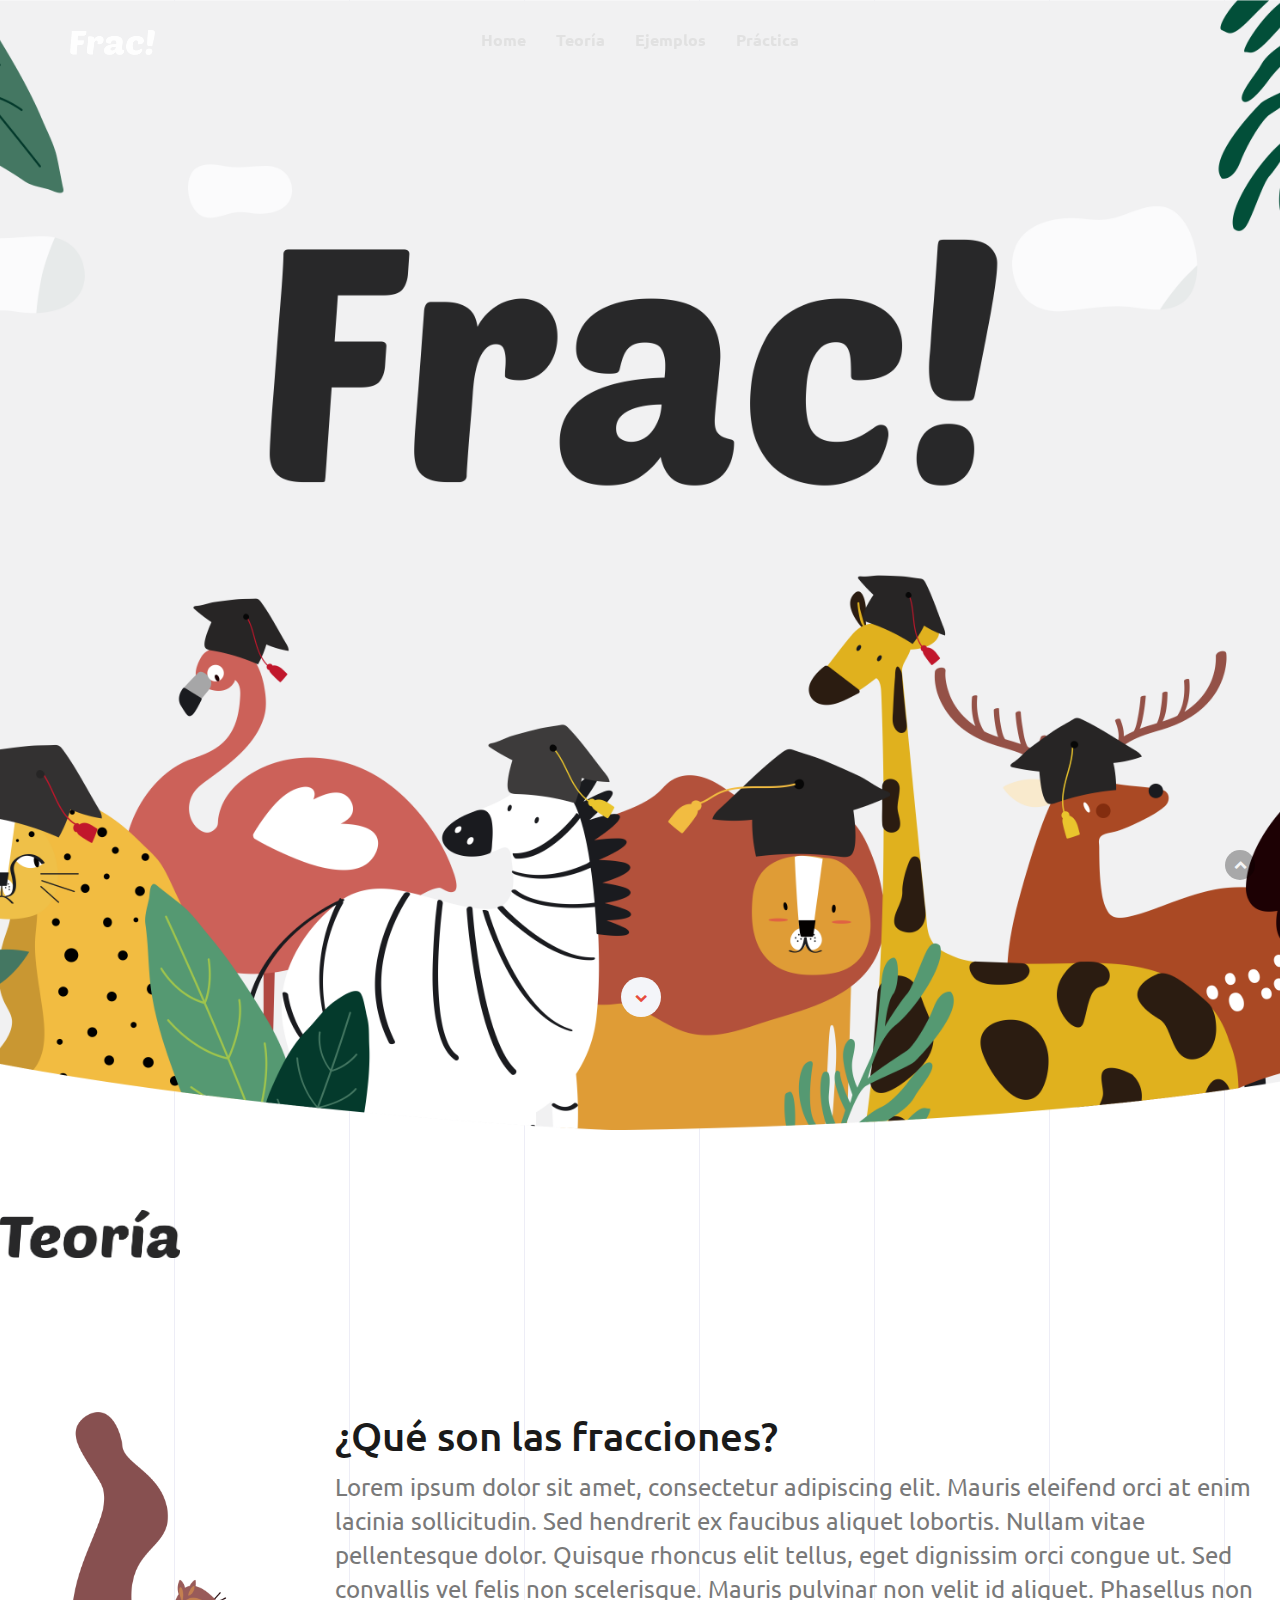
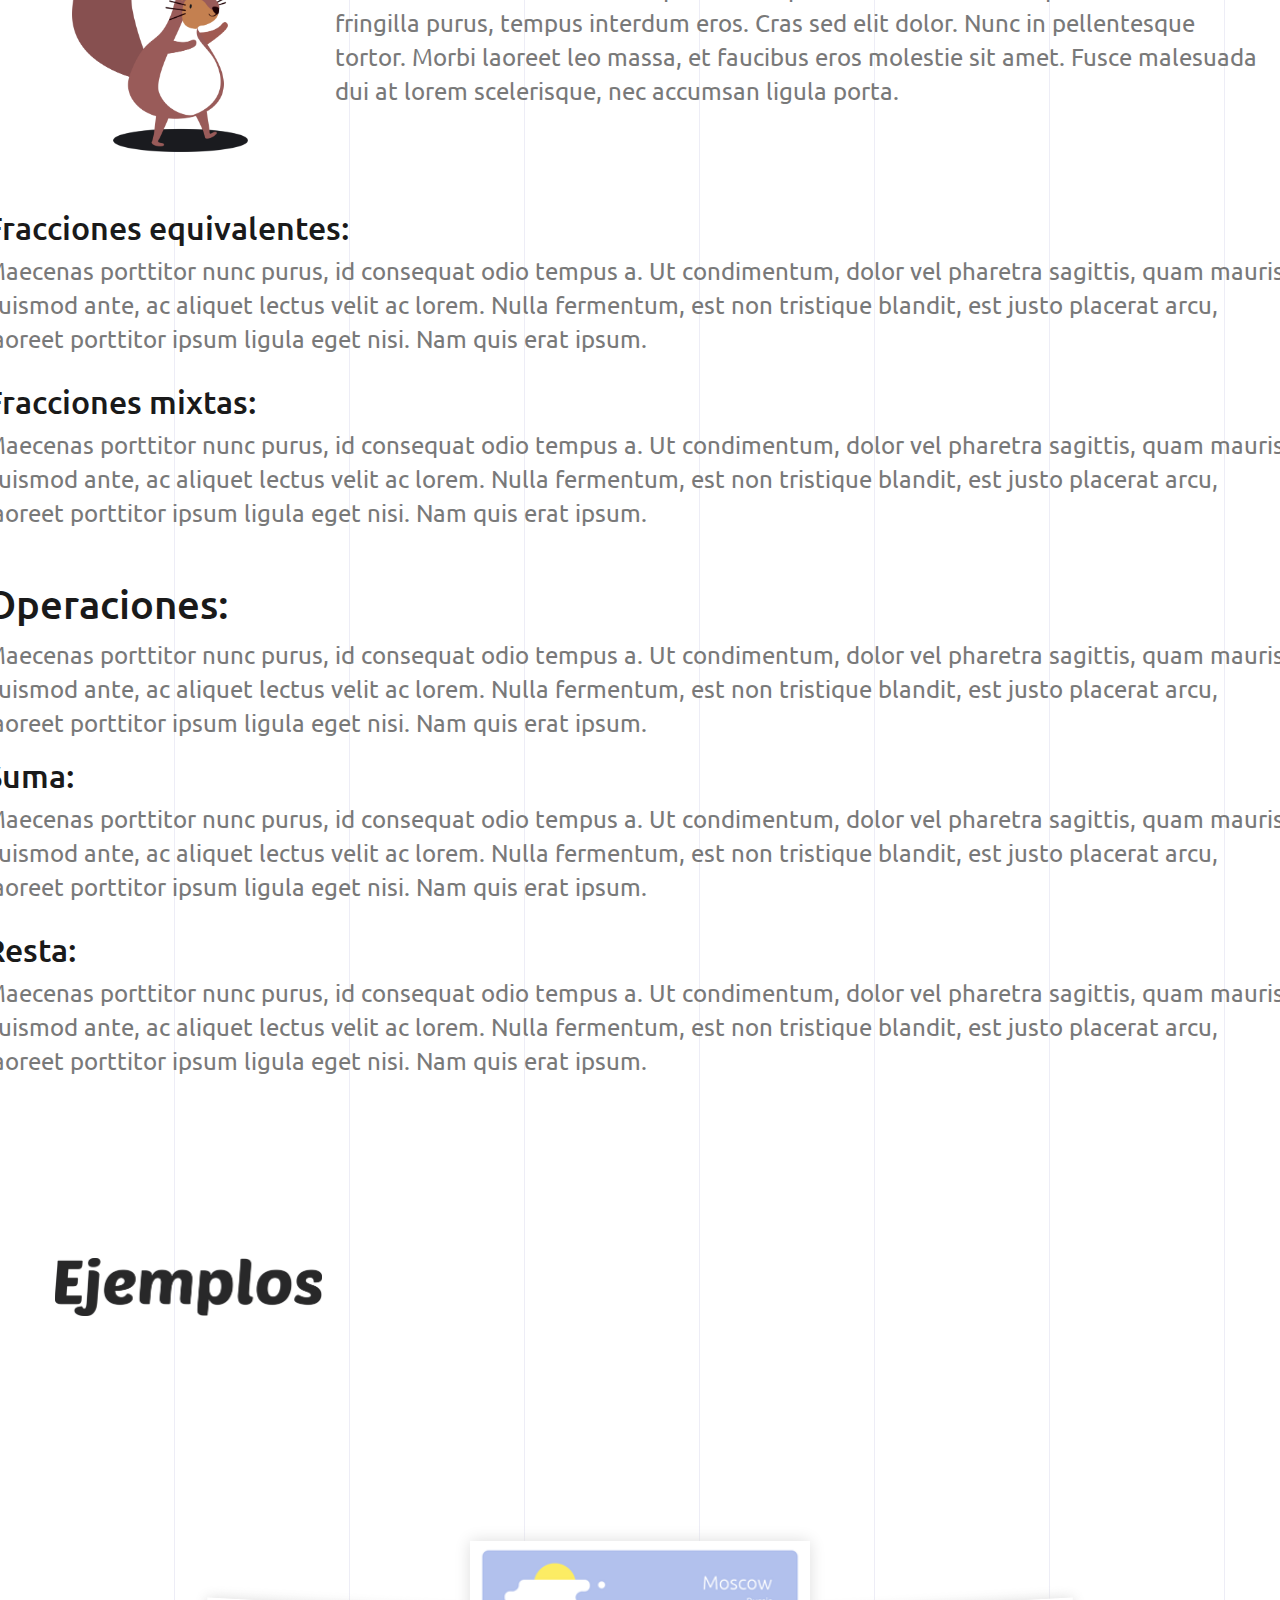
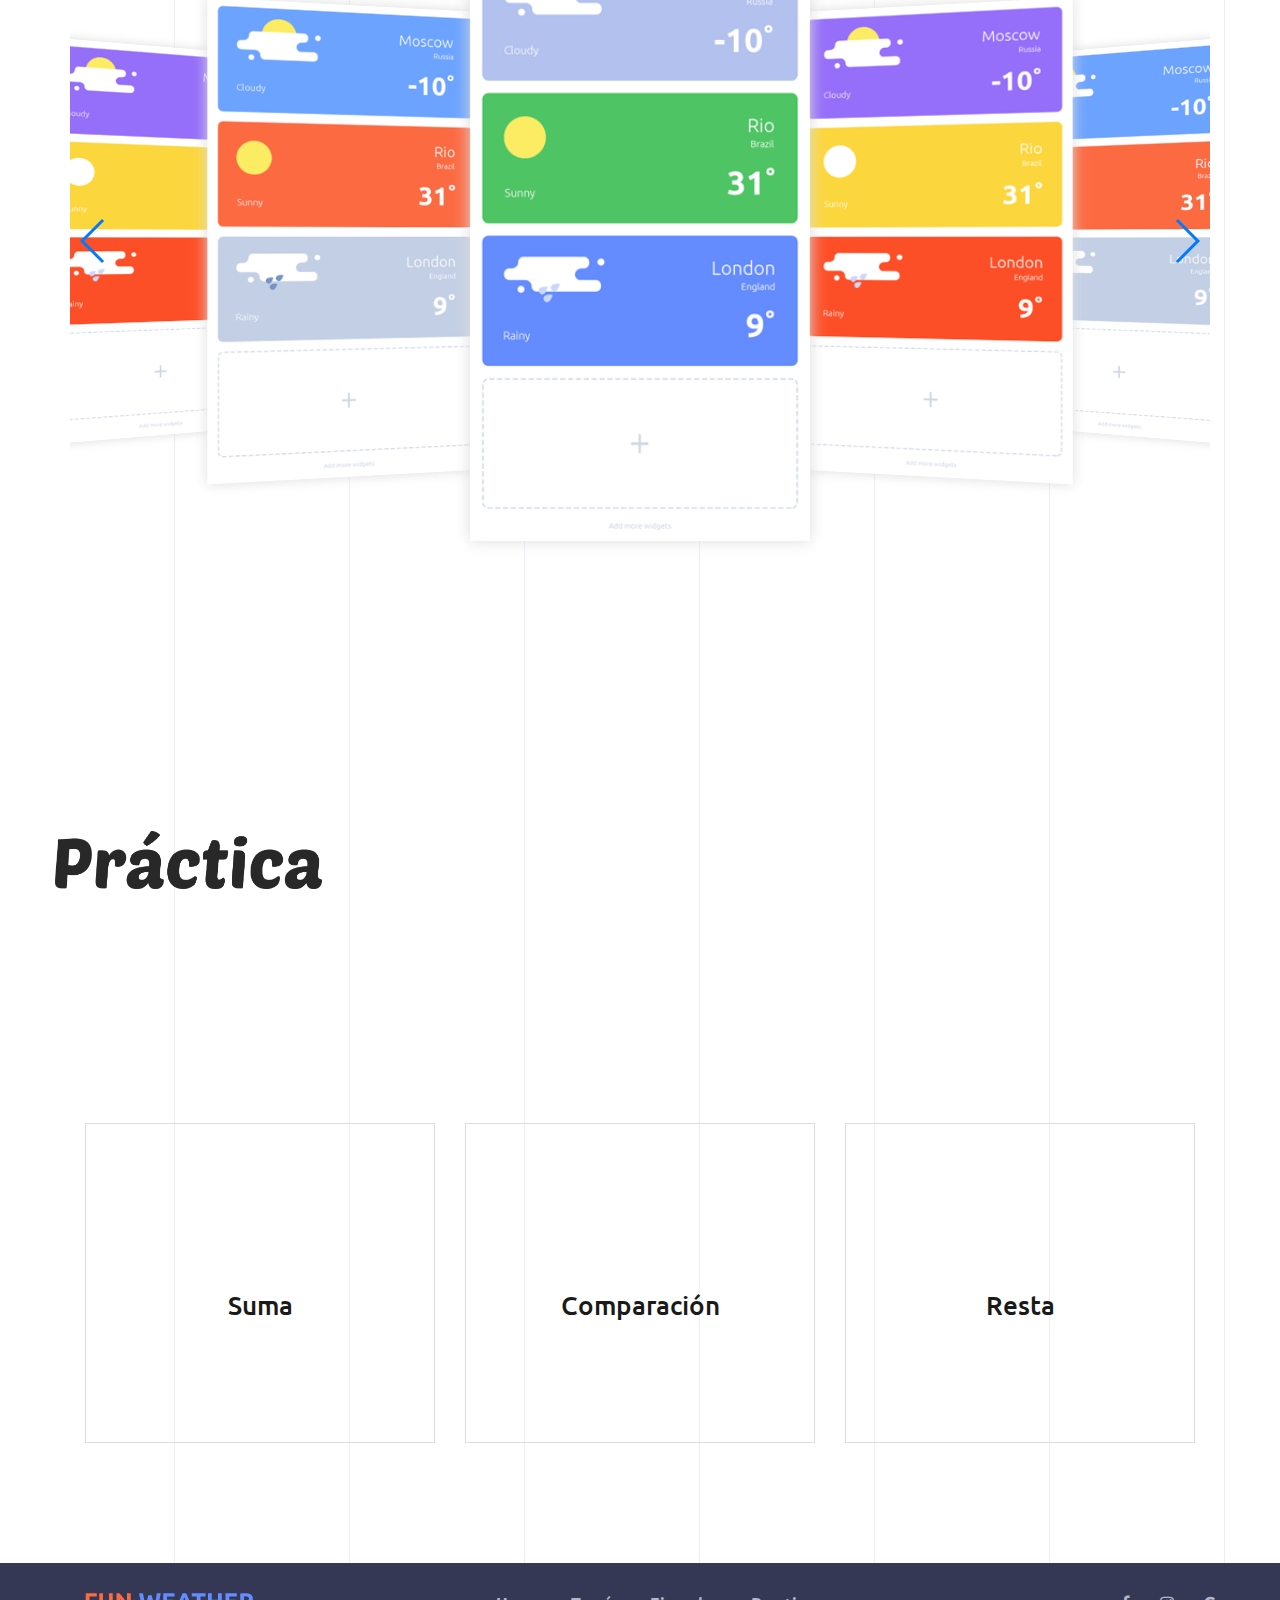
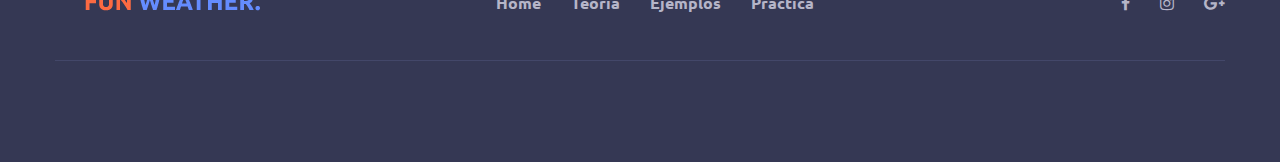
==== Frac!/frac!/index.html @ 083c8628 "Modif en clase" ====
<!doctype html>
<!--[if lt IE 7] <html class="no-js lt-ie9 lt-ie8 lt-ie7" lang=""> <![endif]-->
<!--[if IE 7] html class="no-js lt-ie9 lt-ie8" lang=""> <![endif]-->
<!--[if IE 8]>         <html class="no-js lt-ie9" lang="es"> <![endif]-->
<!--[if gt IE 8] <html class="no-js" lang="en"> <!--<![endif]-->
    <head>
        <meta charset="utf-8">
        <title>Frac!</title>
        <meta name="description" content="">
        <meta name="viewport" content="width=device-width, initial-scale=1">
        <link rel="icon" type="image/png" href="assets/images/logo-nar.png">

        <!--Google Font link-->
        <link href="https://fonts.googleapis.com/css?family=Ubuntu:300,300i,400,400i,500,500i,700,700i" rel="stylesheet">


        <link rel="stylesheet" href="assets/css/swiper.min.css">
        <link rel="stylesheet" href="assets/css/animate.css">
        <link rel="stylesheet" href="assets/css/iconfont.css">
        <link rel="stylesheet" href="assets/css/font-awesome.min.css">
        <link rel="stylesheet" href="assets/css/bootstrap.min.css">
        <link rel="stylesheet" href="assets/css/magnific-popup.css">
        <link rel="stylesheet" href="assets/css/bootsnav.css">
        <link rel="stylesheet" href="assets/css/miEstilo.css">
        <!--El ultimo sobreescribe a los anteriores-->


        <!--For Plugins external css-->
        <!--<link rel="stylesheet" href="assets/css/plugins.css" />-->
        <!--Theme custom css -->
        <link rel="stylesheet" href="assets/css/style.css">

        <!--Theme Responsive css-->
        <link rel="stylesheet" href="assets/css/responsive.css" />

        <script src="assets/js/vendor/modernizr-2.8.3-respond-1.4.2.min.js"></script>
    </head>

    <body data-spy="scroll" data-target=".navbar-collapse">


        <!-- Preloader -->
        <div id="loading">
            <div id="loading-center">
                <div id="loading-center-absolute">
                    <div class="object" id="object_one"></div>
                    <div class="object" id="object_two"></div>
                    <div class="object" id="object_three"></div>
                    <div class="object" id="object_four"></div>
                </div>
            </div>
        </div><!--End off Preloader -->


        <!--<div class="culmn">-->
        <div class="column">
            <!--Home page style-->


            <nav class="navbar navbar-default bootsnav navbar-fixed white no-background">
                <div class="container">
                    <!-- Start Header Navigation -->
                    <div class="navbar-header">
                        <button type="button" class="navbar-toggle" data-toggle="collapse" data-target="#navbar-menu">
                            <i class="fa fa-bars"></i>
                        </button>
                        <a class="navbar-brand" href="#brand">
                            <img src="assets/images/nombre-blanco.png" width="85" height="25" class="logo logo-display" alt="">
                            <img src="assets/images/nombre.png" width="85" height="25" class="logo logo-scrolled" alt="">
                        </a>

                    </div>
                    <!-- End Header Navigation -->

                    <!-- navbar menu -->
                    <div class="collapse navbar-collapse" id="navbar-menu">
                        <ul class="nav navbar-nav navbar-center">
                            <li><a href="#home">Home</a></li>
                            <li><a href="#teoria">Teoría</a></li>
                            <li><a href="#ejemplos">Ejemplos</a></li>
                            <li><a href="#practica">Práctica</a></li>
                        </ul>
                    </div><!-- /.navbar-collapse -->
                </div>   
            </nav>

            <!--Home Sections-->

            <section id="home" class="home">
                <div class="container-fluid">
                    <div class="row">
                        <div class="main_home">
                            <!--elimine-->
                        </div>
                        <div class="scrooldown">
                            <a href="#teoria"><i class="fa fa-chevron-down"></i></a>
                        </div>

                    </div><!--End ofrow-->
                </div><!--End off container -->
            </section> <!--End off Home Sections-->



            <!--Teoria Section-->
            <section id="teoria" class="teoria">
                <div class="container-fluid">
                    <div class="row">
                        <div class="main_teoria p-top-60">
                            <div class="col-lg">
                                <div class="head_title text-left">
                                    <img src="assets/images/teoria.png" width="180" height="48" alt="" />
                                </div>
                            </div>
                        </div>
                    </div><!-- End off row -->
                </div><!-- End off container -->
                <div class="container-fluid">
                    <div class="row">
                        <div class="main_screen">
                            <!-- Que son -->
                            <div class="screen01 roomy-40">
                                <div class="col-md-3">
                                    <div class="screen01_img text-center">
                                        <img src="assets/images/animales-ard.png" width="176" height="340" alt="" />
                                    </div>
                                </div>
                                <div class="col-md-9">
                                    <div class="screen01_content m-top-0">
                                        <h2 class="m-top-0">¿Qué son las fracciones?</h2>
                                        <p class="m-top-10">Lorem ipsum dolor sit amet, consectetur adipiscing elit. Mauris eleifend orci at enim lacinia sollicitudin. Sed hendrerit ex faucibus aliquet lobortis. Nullam vitae pellentesque dolor. Quisque rhoncus elit tellus, eget dignissim orci congue ut. Sed convallis vel felis non scelerisque. Mauris pulvinar non velit id aliquet. Phasellus non fringilla purus, tempus interdum eros. Cras sed elit dolor. Nunc in pellentesque tortor. Morbi laoreet leo massa, et faucibus eros molestie sit amet. Fusce malesuada dui at lorem scelerisque, nec accumsan ligula porta.</p>
                                    </div>
                                </div>
                            </div><!--End off Que son-->
                            <div class="row">
                                <div class="column">
                                    <div class="screen01_content m-top-0">
                                        <h3 class="m-top-20">Fracciones equivalentes: </h3>
                                        <p class="m-top-10">
                                            Maecenas porttitor nunc purus, id consequat odio tempus a. Ut condimentum, dolor vel pharetra sagittis, quam mauris euismod ante, ac aliquet lectus velit ac lorem. Nulla fermentum, est non tristique blandit, est justo placerat arcu, laoreet porttitor ipsum ligula eget nisi. Nam quis erat ipsum.
                                        </p>
                                    </div>
                                </div>
                            </div>
                            <div class="row">
                                <div class="column">
                                    <div class="screen01_content m-top-0">
                                        <h3 class="m-top-30">Fracciones mixtas: </h3>
                                        <p class="m-top-10">
                                            Maecenas porttitor nunc purus, id consequat odio tempus a. Ut condimentum, dolor vel pharetra sagittis, quam mauris euismod ante, ac aliquet lectus velit ac lorem. Nulla fermentum, est non tristique blandit, est justo placerat arcu, laoreet porttitor ipsum ligula eget nisi. Nam quis erat ipsum.
                                        </p>
                                    </div>
                                </div>
                            </div>
                            <!-- Operaciones-->
                            <div class="row">
                                <div class="column">
                                    <div class="screen01_content m-top-0">
                                        <h2 class="m-top-50">Operaciones: </h2>
                                        <p class="m-top-10">
                                            Maecenas porttitor nunc purus, id consequat odio tempus a. Ut condimentum, dolor vel pharetra sagittis, quam mauris euismod ante, ac aliquet lectus velit ac lorem. Nulla fermentum, est non tristique blandit, est justo placerat arcu, laoreet porttitor ipsum ligula eget nisi. Nam quis erat ipsum.
                                        </p>
                                    </div>
                                </div>
                            </div>
                            </div>
                            <div class="row">
                                <div class="column">
                                    <div class="screen01_content m-top-0">
                                        <h3 class="m-top-20">Suma: </h3>
                                        <p class="m-top-10">
                                            Maecenas porttitor nunc purus, id consequat odio tempus a. Ut condimentum, dolor vel pharetra sagittis, quam mauris euismod ante, ac aliquet lectus velit ac lorem. Nulla fermentum, est non tristique blandit, est justo placerat arcu, laoreet porttitor ipsum ligula eget nisi. Nam quis erat ipsum.
                                        </p>
                                    </div>
                                </div>
                            </div>
                            <div class="row">
                                <div class="column">
                                    <div class="screen01_content m-top-0">
                                        <h3 class="m-top-30">Resta: </h3>
                                        <p class="m-top-10">
                                            Maecenas porttitor nunc purus, id consequat odio tempus a. Ut condimentum, dolor vel pharetra sagittis, quam mauris euismod ante, ac aliquet lectus velit ac lorem. Nulla fermentum, est non tristique blandit, est justo placerat arcu, laoreet porttitor ipsum ligula eget nisi. Nam quis erat ipsum.
                                        </p>
                                    </div>
                                </div>
                            </div><!--End off Screen02-->


                        </div>
                    </div><!--End off row-->
                </div><!--End off container-->
            </section><!-- End off Featured Section-->

            <!--People Section-->
            <section id="ejemplos" class="reviews m-top-100">
                <div class="container">
                    <div class="row">
                        <div class="main_teoria p-top-60">
                            <div class="col-lg">
                                <div class="head_title text-left">
                                    <img src="assets/images/ejemplos.png" width="267" height="58" alt="" />
                                </div>
                            </div>
                        </div>
                    </div><!-- End off row -->
                    <div class="row">
                        <div class="main_drag roomy-40">
                            <div class="col-md-12">
                                <div class="swiper-container">
                                    <div class="swiper-wrapper">
                                        <div class="swiper-slide" style="background-image:url(assets/images/drag1.png)"></div>
                                        <div class="swiper-slide" style="background-image:url(assets/images/drag3.png)"></div>
                                        <div class="swiper-slide" style="background-image:url(assets/images/drag2.png)"></div>
                                    </div>
                                    <!-- If we need navigation buttons -->
                                    <div class="swiper-button-prev"></div>
                                    <div class="swiper-button-next"></div>
                                </div>
                            </div>
                        </div>
                    </div>
                </div><!-- End off container -->
            </section><!-- End off People Section-->


            <!--App Download Section-->
            <section id="practica" class="download m-top-100">
                <div class="container">
                    <div class="row">
                        <div class="main_teoria p-top-60">
                            <div class="col-lg">
                                <div class="head_title text-left">
                                    <img src="assets/images/practica.png" width="267" height="58" alt="" />
                                </div>
                            </div>
                        </div>
                    </div><!-- End off row -->
                    <div class="row services">
                        <div class="col-md-4">
                            <div class="service">
                                <div class="icon-holder">
                                    <img src="img/icons/heart-blue.png" alt="" class="icon">
                                </div>
                                <h4 class="heading">Suma</h4>
                                <p class="description">A elementum ligula lacus ac quam ultrices a scelerisque praesent vel suspendisse scelerisque a aenean hac montes.</p>
                            </div>
                        </div>
                        <div class="col-md-4">
                            <div class="service">
                                <div class="icon-holder">
                                    <img src="img/icons/guru-blue.png" alt="" class="icon">
                                </div>
                                <h4 class="heading">Comparación</h4>
                                <p class="description">A elementum ligula lacus ac quam ultrices a scelerisque praesent vel suspendisse scelerisque a aenean hac montes.</p>
                            </div>
                        </div>
                        <div class="col-md-4">
                            <div class="service">
                                <div class="icon-holder">
                                    <img src="img/icons/weight-blue.png" alt="" class="icon">
                                </div>
                                <h4 class="heading">Resta</h4>
                                <p class="description">A elementum ligula lacus ac quam ultrices a scelerisque praesent vel suspendisse scelerisque a aenean hac montes.</p>
                            </div>
                        </div>
                    </div>
                </div>
            </section>

            <!-- scroll up-->
            <div class="scrollup">
                <a href="#"><i class="fa fa-chevron-up"></i></a>
            </div><!-- End off scroll up -->
            
            
            <footer id="footer" class="footer bg-black">
                <div class="container">
                    <div class="row">
                        <div class="col-md-12">
                            <nav class="navbar navbar-default bootsnav footer-menu no-background">
                                <div class="container">  

                                    <!-- Start Atribute Navigation -->
                                    <div class="attr-nav">
                                        <ul>
                                            <li><a href="#"><i class="fa fa-facebook"></i></a></li>
                                            <li><a href="#"><i class="fa fa-instagram"></i></a></li>
                                            <li><a href="#"><i class="fa fa-google-plus"></i></a></li>
                                        </ul>
                                    </div>        
                                    <!-- End Atribute Navigation -->


                                    <!-- Start Header Navigation -->
                                    <div class="navbar-header">
                                        <button type="button" class="navbar-toggle" data-toggle="collapse" data-target="#navbar-footer">
                                            <i class="fa fa-bars"></i>
                                        </button>
                                        <a class="navbar-brand" href="#brand"><img src="assets/images/footer-logo.png" class="logo" alt=""></a>
                                    </div>
                                    <!-- End Header Navigation -->

                                    <!-- navbar menu -->
                                    <div class="collapse navbar-collapse" id="navbar-footer">
                                        <ul class="nav navbar-nav navbar-center">
                                            <li><a href="#home">Home</a></li>                    
                                            <li><a href="#features">Teoría</a></li>
                                            <li><a href="#reviews">Ejemplos</a></li>
                                            <li><a href="#download">Practica</a></li>
                                        </ul>
                                    </div><!-- /.navbar-collapse -->
                                </div>   
                            </nav>
                        </div>
                        <div class="divider"></div>
                        <div class="col-md-12">
                            <div class="main_footer text-center p-top-40 p-bottom-30">
                                <p class="wow fadeInRight" data-wow-duration="1s">
                                    Made with 
                                    <i class="fa fa-heart"></i>
                                    by 
                                    <a target="_blank" href="http://bootstrapthemes.co">Bootstrap Themes</a> 
                                    2016. All Rights Reserved
                                </p>
                            </div>
                        </div>
                    </div>
                </div>
            </footer>




        </div>

        <!-- JS includes -->

        <script src="assets/js/vendor/jquery-1.11.2.min.js"></script>
        <script src="assets/js/vendor/bootstrap.min.js"></script>

        <script src="assets/js/jquery.magnific-popup.js"></script>
        <script src="assets/js/jquery.easing.1.3.js"></script>
        <script src="assets/js/swiper.min.js"></script>
        <script src="assets/js/jquery.collapse.js"></script>
        <script src="assets/js/bootsnav.js"></script>



        <script src="assets/js/plugins.js"></script>
        <script src="assets/js/main.js"></script>

    </body>
</html>
---- Frac!/frac!/assets/css/iconfont.css ----
/*********************************************************************

*  Icon pack: bootstrapThemesCo-icon
*  This Icon pack created by: http://bootstrapthemes.co
*
*  Please keep this disclaimer with my code if you use it. Thanks. :-)
*  Got feedback or questions, ask here:
*  https://github.com/bootstrapthemesco/bootstrapthemes.co/issues

*********************************************************************/

@font-face {
    font-family: 'bootstrapThemesCo-icon';
    src:    url('../fonts/bootstrapThemesCo-icon.eot?dcpptv');
    src:    url('../fonts/bootstrapThemesCo-icon.eot?dcpptv#iefix') format('embedded-opentype'),
        url('../fonts/bootstrapThemesCo-icon.ttf?dcpptv') format('truetype'),
        url('../fonts/bootstrapThemesCo-icon.woff?dcpptv') format('woff'),
        url('../fonts/bootstrapThemesCo-icon.svg?dcpptv#bootstrapThemesCo-icon') format('svg');
    font-weight: normal;
    font-style: normal;
}

.icon {
    /* use !important to prevent issues with browser extensions that change fonts */
    font-family: 'bootstrapThemesCo-icon' !important;
    speak: none;
    font-style: normal;
    font-weight: normal;
    font-variant: normal;
    text-transform: none;
    line-height: 1;

    /* Better Font Rendering =========== */
    -webkit-font-smoothing: antialiased;
    -moz-osx-font-smoothing: grayscale;
}

.icon-agenda:before {
    content: "\eaca";
}
.icon-art:before {
    content: "\eacb";
}
.icon-picture2:before {
    content: "\e827";
}
.icon-bag:before {
    content: "\eacc";
}
.icon-eccommerce:before {
    content: "\eacf";
}
.icon-clock3:before {
    content: "\ead0";
}
.icon-clothes:before {
    content: "\ead1";
}
.icon-commerce-1:before {
    content: "\ead2";
}
.icon-commerce2:before {
    content: "\ead3";
}
.icon-computer2:before {
    content: "\ead4";
}
.icon-crown:before {
    content: "\ead5";
}
.icon-cup:before {
    content: "\ead6";
}
.icon-resturent:before {
    content: "\ead7";
}
.icon-birthday:before {
    content: "\ead8";
}
.icon-drinks:before {
    content: "\ead9";
}
.icon-drinks1:before {
    content: "\eada";
}
.icon-cup1:before {
    content: "\eadb";
}
.icon-pizza1:before {
    content: "\eadc";
}
.icon-bear1:before {
    content: "\eadd";
}
.icon-burger:before {
    content: "\eade";
}
.icon-food-9:before {
    content: "\eadf";
}
.icon-food-10:before {
    content: "\eae0";
}
.icon-food-11:before {
    content: "\eae1";
}
.icon-food-12:before {
    content: "\eae2";
}
.icon-food:before {
    content: "\eae3";
}
.icon-home2:before {
    content: "\eae4";
}
.icon-justice:before {
    content: "\eae5";
}
.icon-light-1:before {
    content: "\eae6";
}
.icon-light:before {
    content: "\eae7";
}
.icon-medical-12:before {
    content: "\eae8";
}
.icon-medical-22:before {
    content: "\eae9";
}
.icon-medical2:before {
    content: "\eaea";
}
.icon-money2:before {
    content: "\eaeb";
}
.icon-mountain:before {
    content: "\eaec";
}
.icon-multimedia-12:before {
    content: "\eaed";
}
.icon-multimedia2:before {
    content: "\eaee";
}
.icon-music-1:before {
    content: "\eaef";
}
.icon-music-2:before {
    content: "\eaf0";
}
.icon-music:before {
    content: "\eaf1";
}
.icon-party-1:before {
    content: "\eaf2";
}
.icon-party:before {
    content: "\eaf3";
}
.icon-people-14:before {
    content: "\eaf4";
}
.icon-people-22:before {
    content: "\eaf5";
}
.icon-people-32:before {
    content: "\eaf6";
}
.icon-people-42:before {
    content: "\eaf7";
}
.icon-people:before {
    content: "\eaf8";
}
.icon-planet:before {
    content: "\eaf9";
}
.icon-present:before {
    content: "\eafa";
}
.icon-restaurant-1:before {
    content: "\eafb";
}
.icon-restaurant2:before {
    content: "\eafc";
}
.icon-science-1:before {
    content: "\eafd";
}
.icon-science:before {
    content: "\eafe";
}
.icon-shapes:before {
    content: "\eaff";
}
.icon-size:before {
    content: "\eb00";
}
.icon-technology-12:before {
    content: "\eb02";
}
.icon-technology-22:before {
    content: "\eb03";
}
.icon-technology:before {
    content: "\eb04";
}
.icon-tool-12:before {
    content: "\eb05";
}
.icon-tool-22:before {
    content: "\eb06";
}
.icon-tool-32:before {
    content: "\eb07";
}
.icon-tool:before {
    content: "\eb08";
}
.icon-typography:before {
    content: "\eb09";
}
.icon-vintage-1:before {
    content: "\eb0a";
}
.icon-vintage-2:before {
    content: "\eb0b";
}
.icon-vintage2:before {
    content: "\eb0c";
}
.icon-wrench:before {
    content: "\eb0d";
}
.icon-bank31:before {
    content: "\e902";
}
.icon-bank45:before {
    content: "\e903";
}
.icon-bank53:before {
    content: "\e904";
}
.icon-bank110:before {
    content: "\e905";
}
.icon-bank111:before {
    content: "\e906";
}
.icon-cards3:before {
    content: "\e907";
}
.icon-bank48:before {
    content: "\e908";
}
.icon-money-6:before {
    content: "\e909";
}
.icon-id19:before {
    content: "\e90a";
}
.icon-cellphone:before {
    content: "\e90b";
}
.icon-money-7:before {
    content: "\e90c";
}
.icon-id-card42:before {
    content: "\e90d";
}
.icon-business-20:before {
    content: "\e90e";
}
.icon-business-17:before {
    content: "\e90f";
}
.icon-money385:before {
    content: "\e910";
}
.icon-debit-card15:before {
    content: "\e911";
}
.icon-credit-card31:before {
    content: "\e912";
}
.icon-business-18:before {
    content: "\e913";
}
.icon-payment-method9:before {
    content: "\e914";
}
.icon-money383:before {
    content: "\e9a3";
}
.icon-cash3:before {
    content: "\e915";
}
.icon-currency43:before {
    content: "\e916";
}
.icon-money-14:before {
    content: "\e917";
}
.icon-money-1:before {
    content: "\e91a";
}
.icon-money389:before {
    content: "\e9a5";
}
.icon-currency31:before {
    content: "\e967";
}
.icon-currency33:before {
    content: "\e968";
}
.icon-dollar-symbol10:before {
    content: "\e972";
}
.icon-business-210:before {
    content: "\eace";
}
.icon-dollar-symbol17:before {
    content: "\e973";
}
.icon-archives:before {
    content: "\e91b";
}
.icon-light-bulb53:before {
    content: "\e991";
}
.icon-money:before {
    content: "\ea64";
}
.icon-paper:before {
    content: "\e91c";
}
.icon-id-card9:before {
    content: "\e91d";
}
.icon-business-5:before {
    content: "\e91e";
}
.icon-business-22:before {
    content: "\e91f";
}
.icon-license:before {
    content: "\e822";
}
.icon-beach:before {
    content: "\e920";
}
.icon-baggage29:before {
    content: "\e921";
}
.icon-bag73:before {
    content: "\e922";
}
.icon-bank24:before {
    content: "\e923";
}
.icon-bank106:before {
    content: "\e925";
}
.icon-business-110:before {
    content: "\eacd";
}
.icon-graphs4:before {
    content: "\e926";
}
.icon-graphic78:before {
    content: "\e929";
}
.icon-line-graphic9:before {
    content: "\e92a";
}
.icon-business-30:before {
    content: "\e92b";
}
.icon-graphic:before {
    content: "\e92c";
}
.icon-business-9:before {
    content: "\e92e";
}
.icon-business-26:before {
    content: "\e931";
}
.icon-stats47:before {
    content: "\e933";
}
.icon-stats42:before {
    content: "\e934";
}
.icon-data56:before {
    content: "\e935";
}
.icon-line-graphic8:before {
    content: "\e936";
}
.icon-business72:before {
    content: "\e937";
}
.icon-monitor:before {
    content: "\e938";
}
.icon-arrow-1:before {
    content: "\e939";
}
.icon-computer:before {
    content: "\e93a";
}
.icon-business-8:before {
    content: "\e93b";
}
.icon-basket36:before {
    content: "\e93f";
}
.icon-bill10:before {
    content: "\e940";
}
.icon-bill13:before {
    content: "\e941";
}
.icon-briefcase30:before {
    content: "\e942";
}
.icon-building112:before {
    content: "\e94a";
}
.icon-building134:before {
    content: "\e94b";
}
.icon-building143:before {
    content: "\e94c";
}
.icon-business15:before {
    content: "\e94d";
}
.icon-business70:before {
    content: "\e94e";
}
.icon-businessman30:before {
    content: "\e94f";
}
.icon-businessman285:before {
    content: "\e950";
}
.icon-butchery:before {
    content: "\e951";
}
.icon-case3:before {
    content: "\e952";
}
.icon-chart6:before {
    content: "\e953";
}
.icon-circular-arrows9:before {
    content: "\e954";
}
.icon-city39:before {
    content: "\e955";
}
.icon-closed3:before {
    content: "\e956";
}
.icon-cloud-storage9:before {
    content: "\e957";
}
.icon-coffee-cup5:before {
    content: "\e958";
}
.icon-cogwheel50:before {
    content: "\e959";
}
.icon-cogwheels16:before {
    content: "\e95a";
}
.icon-coin:before {
    content: "\e95b";
}
.icon-computer-screen50:before {
    content: "\e95c";
}
.icon-computer-screen19:before {
    content: "\e95d";
}
.icon-computer-screen20:before {
    content: "\e95e";
}
.icon-computer-screen22:before {
    content: "\e95f";
}
.icon-credit-card28:before {
    content: "\e960";
}
.icon-computer-screen21:before {
    content: "\e962";
}
.icon-computer-screen49:before {
    content: "\e965";
}
.icon-computering:before {
    content: "\e966";
}
.icon-curriculum4:before {
    content: "\e969";
}
.icon-customer-service8:before {
    content: "\e96a";
}
.icon-cute:before {
    content: "\e96b";
}
.icon-data63:before {
    content: "\e96c";
}
.icon-delivery48:before {
    content: "\e96d";
}
.icon-dessert45:before {
    content: "\e96e";
}
.icon-diamond6:before {
    content: "\e96f";
}
.icon-document286:before {
    content: "\e970";
}
.icon-file273:before {
    content: "\e977";
}
.icon-file294:before {
    content: "\e978";
}
.icon-file322:before {
    content: "\e979";
}
.icon-folder61:before {
    content: "\e97a";
}
.icon-game91:before {
    content: "\e97b";
}
.icon-garbage43:before {
    content: "\e97c";
}
.icon-golden4:before {
    content: "\e97d";
}
.icon-graph36:before {
    content: "\e97e";
}
.icon-graphic75:before {
    content: "\e97f";
}
.icon-group47:before {
    content: "\e980";
}
.icon-handshake5:before {
    content: "\e981";
}
.icon-handshake7:before {
    content: "\e982";
}
.icon-heart388:before {
    content: "\e983";
}
.icon-heart389:before {
    content: "\e984";
}
.icon-heater1:before {
    content: "\e985";
}
.icon-human57:before {
    content: "\e988";
}
.icon-industrial8:before {
    content: "\e989";
}
.icon-industrial20:before {
    content: "\e98a";
}
.icon-industry7:before {
    content: "\e98b";
}
.icon-insect31:before {
    content: "\e98c";
}
.icon-lamp43:before {
    content: "\e98d";
}
.icon-letter124:before {
    content: "\e98e";
}
.icon-money514:before {
    content: "\e9aa";
}
.icon-letters24:before {
    content: "\e98f";
}
.icon-envelope126:before {
    content: "\e975";
}
.icon-check-1:before {
    content: "\ea13";
}
.icon-mail113:before {
    content: "\e998";
}
.icon-levels5:before {
    content: "\e990";
}
.icon-lock133:before {
    content: "\e992";
}
.icon-logistics16:before {
    content: "\e993";
}
.icon-logistics51:before {
    content: "\e994";
}
.icon-loudspeaker30:before {
    content: "\e995";
}
.icon-magnifying-glass66:before {
    content: "\e996";
}
.icon-magnifying-glass86:before {
    content: "\e997";
}
.icon-man78:before {
    content: "\e999";
}
.icon-man523:before {
    content: "\e99a";
}
.icon-managers:before {
    content: "\e99b";
}
.icon-map12:before {
    content: "\e99c";
}
.icon-market13:before {
    content: "\e99d";
}
.icon-men24:before {
    content: "\e99f";
}
.icon-men56:before {
    content: "\e9a0";
}
.icon-milk6:before {
    content: "\e9a1";
}
.icon-money210:before {
    content: "\e9a2";
}
.icon-money409:before {
    content: "\e9a6";
}
.icon-money441:before {
    content: "\e9a8";
}
.icon-money502:before {
    content: "\e9a9";
}
.icon-money386:before {
    content: "\e9a4";
}
.icon-money570:before {
    content: "\e9ab";
}
.icon-multimedia-option25:before {
    content: "\e9ac";
}
.icon-news20:before {
    content: "\e9ad";
}
.icon-notepad23:before {
    content: "\e9ae";
}
.icon-package28:before {
    content: "\e9af";
}
.icon-paperclip1:before {
    content: "\e9b0";
}
.icon-payment-method8:before {
    content: "\e9b1";
}
.icon-pencil157:before {
    content: "\e9b2";
}
.icon-percentage3:before {
    content: "\e9b3";
}
.icon-person256:before {
    content: "\e9b4";
}
.icon-phone34:before {
    content: "\e9b5";
}
.icon-pin139:before {
    content: "\e9b6";
}
.icon-printed3:before {
    content: "\e9b7";
}
.icon-profession10:before {
    content: "\e9b9";
}
.icon-professional4:before {
    content: "\e9ba";
}
.icon-professional5:before {
    content: "\e9bb";
}
.icon-real-estate2:before {
    content: "\e9bc";
}
.icon-save13:before {
    content: "\e9bd";
}
.icon-scarecrow2:before {
    content: "\e9be";
}
.icon-settings18:before {
    content: "\e9bf";
}
.icon-supermarket39:before {
    content: "\e9cf";
}
.icon-supermarket41:before {
    content: "\e9d0";
}
.icon-shopper22:before {
    content: "\e9c2";
}
.icon-shopping-basket8:before {
    content: "\e9c3";
}
.icon-shopping-1:before {
    content: "\ea85";
}
.icon-shopping1:before {
    content: "\e9c4";
}
.icon-shopping2:before {
    content: "\e9c5";
}
.icon-smartphone260:before {
    content: "\e9c6";
}
.icon-spam:before {
    content: "\e9c7";
}
.icon-speech-bubble68:before {
    content: "\e9c8";
}
.icon-speech-bubble142:before {
    content: "\e9c9";
}
.icon-stats56:before {
    content: "\e9cb";
}
.icon-stick-man200:before {
    content: "\e9cc";
}
.icon-shop:before {
    content: "\e9c0";
}
.icon-store19:before {
    content: "\e9cd";
}
.icon-house85:before {
    content: "\e987";
}
.icon-business-10:before {
    content: "\ea02";
}
.icon-suitcase89:before {
    content: "\e9ce";
}
.icon-money421:before {
    content: "\e9a7";
}
.icon-tag20:before {
    content: "\e9d2";
}
.icon-targeting11:before {
    content: "\e9d3";
}
.icon-worker51:before {
    content: "\e9ea";
}
.icon-telemarketer6:before {
    content: "\e9d4";
}
.icon-telemarketer32:before {
    content: "\e9d5";
}
.icon-telephone197:before {
    content: "\e9d6";
}
.icon-telephone208:before {
    content: "\e9d7";
}
.icon-printer13:before {
    content: "\e9b8";
}
.icon-tool294:before {
    content: "\e9d8";
}
.icon-tool724:before {
    content: "\e9d9";
}
.icon-tool800:before {
    content: "\e9da";
}
.icon-tool1074:before {
    content: "\e9db";
}
.icon-transport224:before {
    content: "\e9dc";
}
.icon-transport796:before {
    content: "\e9dd";
}
.icon-transport1088:before {
    content: "\e9de";
}
.icon-transport1089:before {
    content: "\e9df";
}
.icon-triangle25:before {
    content: "\e9e0";
}
.icon-user216:before {
    content: "\e9e1";
}
.icon-vacations2:before {
    content: "\e9e2";
}
.icon-white79:before {
    content: "\e9e4";
}
.icon-winner64:before {
    content: "\e9e5";
}
.icon-woman243:before {
    content: "\e9e6";
}
.icon-worker:before {
    content: "\e9e7";
}
.icon-worker43:before {
    content: "\e9e8";
}
.icon-worker44:before {
    content: "\e9e9";
}
.icon-working15:before {
    content: "\e9eb";
}
.icon-world80:before {
    content: "\e9ec";
}
.icon-arrows-1:before {
    content: "\e9ed";
}
.icon-arrows-2:before {
    content: "\e9ee";
}
.icon-arrows-3:before {
    content: "\e9ef";
}
.icon-arrows:before {
    content: "\e9f0";
}
.icon-avatar:before {
    content: "\e9f1";
}
.icon-ball:before {
    content: "\e9f2";
}
.icon-box:before {
    content: "\e9f3";
}
.icon-boxes:before {
    content: "\e9f4";
}
.icon-building:before {
    content: "\e9f5";
}
.icon-buildings-1:before {
    content: "\e9f6";
}
.icon-buildings-2:before {
    content: "\e9f7";
}
.icon-buildings-3:before {
    content: "\e9f8";
}
.icon-buildings-4:before {
    content: "\e9f9";
}
.icon-buildings-5:before {
    content: "\e9fa";
}
.icon-buildings:before {
    content: "\e9fb";
}
.icon-business-1:before {
    content: "\e9fc";
}
.icon-business-2:before {
    content: "\e9fd";
}
.icon-business-3:before {
    content: "\e9fe";
}
.icon-business-4:before {
    content: "\e9ff";
}
.icon-business-6:before {
    content: "\ea00";
}
.icon-business-7:before {
    content: "\ea01";
}
.icon-business-11:before {
    content: "\ea03";
}
.icon-business-12:before {
    content: "\ea04";
}
.icon-business-13:before {
    content: "\ea05";
}
.icon-business-14:before {
    content: "\ea06";
}
.icon-business-15:before {
    content: "\ea07";
}
.icon-business-19:before {
    content: "\ea08";
}
.icon-business-21:before {
    content: "\ea09";
}
.icon-business-24:before {
    content: "\ea0b";
}
.icon-business-25:before {
    content: "\ea0c";
}
.icon-business-27:before {
    content: "\ea0d";
}
.icon-business-29:before {
    content: "\ea0f";
}
.icon-business-32:before {
    content: "\ea10";
}
.icon-business-33:before {
    content: "\ea11";
}
.icon-business:before {
    content: "\ea12";
}
.icon-check:before {
    content: "\ea14";
}
.icon-circle-4:before {
    content: "\ea15";
}
.icon-circle:before {
    content: "\ea16";
}
.icon-city:before {
    content: "\ea17";
}
.icon-clock-1:before {
    content: "\ea18";
}
.icon-clock:before {
    content: "\ea19";
}
.icon-coins-1:before {
    content: "\ea1a";
}
.icon-coins-2:before {
    content: "\ea1b";
}
.icon-coins-3:before {
    content: "\ea1c";
}
.icon-coins:before {
    content: "\ea1d";
}
.icon-commerce:before {
    content: "\ea1e";
}
.icon-computer-1:before {
    content: "\ea1f";
}
.icon-computer-2:before {
    content: "\ea20";
}
.icon-computer-3:before {
    content: "\ea21";
}
.icon-computer-4:before {
    content: "\ea22";
}
.icon-computer-5:before {
    content: "\ea23";
}
.icon-computer-6:before {
    content: "\ea24";
}
.icon-computer-7:before {
    content: "\ea25";
}
.icon-computer-8:before {
    content: "\ea26";
}
.icon-connection-1:before {
    content: "\ea27";
}
.icon-connection:before {
    content: "\ea29";
}
.icon-construction-1:before {
    content: "\ea2a";
}
.icon-construction-2:before {
    content: "\ea2b";
}
.icon-construction-3:before {
    content: "\ea2c";
}
.icon-construction-4:before {
    content: "\ea2d";
}
.icon-construction-5:before {
    content: "\ea2e";
}
.icon-construction-6:before {
    content: "\ea2f";
}
.icon-construction-7:before {
    content: "\ea30";
}
.icon-construction-8:before {
    content: "\ea31";
}
.icon-construction-9:before {
    content: "\ea32";
}
.icon-construction-10:before {
    content: "\ea33";
}
.icon-construction-11:before {
    content: "\ea34";
}
.icon-construction2:before {
    content: "\ea35";
}
.icon-cut-1:before {
    content: "\ea36";
}
.icon-cut:before {
    content: "\ea37";
}
.icon-database:before {
    content: "\ea38";
}
.icon-farm:before {
    content: "\ea39";
}
.icon-folder:before {
    content: "\ea3a";
}
.icon-game-1:before {
    content: "\ea3b";
}
.icon-game-2:before {
    content: "\ea3c";
}
.icon-game:before {
    content: "\ea3d";
}
.icon-gear:before {
    content: "\ea3e";
}
.icon-gym:before {
    content: "\ea3f";
}
.icon-health:before {
    content: "\ea40";
}
.icon-home-1:before {
    content: "\ea41";
}
.icon-home-2:before {
    content: "\ea42";
}
.icon-home:before {
    content: "\ea43";
}
.icon-interface-1:before {
    content: "\ea44";
}
.icon-interface-2:before {
    content: "\ea45";
}
.icon-interface-3:before {
    content: "\ea46";
}
.icon-interface-4:before {
    content: "\ea47";
}
.icon-interface:before {
    content: "\ea48";
}
.icon-internet:before {
    content: "\ea49";
}
.icon-man-1:before {
    content: "\ea4b";
}
.icon-man-2:before {
    content: "\ea4c";
}
.icon-man-3:before {
    content: "\ea4d";
}
.icon-man:before {
    content: "\ea4e";
}
.icon-market:before {
    content: "\ea4f";
}
.icon-medical-1:before {
    content: "\ea50";
}
.icon-medical-2:before {
    content: "\ea51";
}
.icon-medical-3:before {
    content: "\ea52";
}
.icon-medical-4:before {
    content: "\ea53";
}
.icon-medical-5:before {
    content: "\ea54";
}
.icon-medical-6:before {
    content: "\ea55";
}
.icon-medical-7:before {
    content: "\ea56";
}
.icon-medical-8:before {
    content: "\ea57";
}
.icon-medical-9:before {
    content: "\ea58";
}
.icon-medical:before {
    content: "\ea59";
}
.icon-money-2:before {
    content: "\ea5a";
}
.icon-money-3:before {
    content: "\ea5b";
}
.icon-money-4:before {
    content: "\ea5c";
}
.icon-money-5:before {
    content: "\ea5d";
}
.icon-money-8:before {
    content: "\ea5e";
}
.icon-money-9:before {
    content: "\ea5f";
}
.icon-money-10:before {
    content: "\ea60";
}
.icon-money-11:before {
    content: "\ea61";
}
.icon-money-12:before {
    content: "\ea62";
}
.icon-money-13:before {
    content: "\ea63";
}
.icon-monitor-1:before {
    content: "\ea65";
}
.icon-multimedia-1:before {
    content: "\ea66";
}
.icon-multimedia:before {
    content: "\ea67";
}
.icon-nature-1:before {
    content: "\ea68";
}
.icon-nature-2:before {
    content: "\ea69";
}
.icon-nature-3:before {
    content: "\ea6a";
}
.icon-nature:before {
    content: "\ea6b";
}
.icon-net:before {
    content: "\ea6c";
}
.icon-night:before {
    content: "\ea6d";
}
.icon-notebook:before {
    content: "\ea6e";
}
.icon-people-1:before {
    content: "\ea6f";
}
.icon-people-2:before {
    content: "\ea70";
}
.icon-people-3:before {
    content: "\ea71";
}
.icon-people-4:before {
    content: "\ea72";
}
.icon-people-5:before {
    content: "\ea73";
}
.icon-people-6:before {
    content: "\ea74";
}
.icon-people-7:before {
    content: "\ea75";
}
.icon-people-8:before {
    content: "\ea76";
}
.icon-people-9:before {
    content: "\ea77";
}
.icon-people-10:before {
    content: "\ea78";
}
.icon-people-11:before {
    content: "\ea79";
}
.icon-people-12:before {
    content: "\ea7a";
}
.icon-people-13:before {
    content: "\ea7b";
}
.icon-phone:before {
    content: "\ea7c";
}
.icon-player:before {
    content: "\ea7d";
}
.icon-restaurant:before {
    content: "\ea7e";
}
.icon-river:before {
    content: "\ea7f";
}
.icon-road:before {
    content: "\ea80";
}
.icon-school:before {
    content: "\ea81";
}
.icon-scissors:before {
    content: "\ea82";
}
.icon-shop2:before {
    content: "\ea84";
}
.icon-shopping:before {
    content: "\ea86";
}
.icon-shovel:before {
    content: "\ea87";
}
.icon-sign:before {
    content: "\ea88";
}
.icon-signature:before {
    content: "\ea89";
}
.icon-social-media-1:before {
    content: "\ea8a";
}
.icon-connection-2:before {
    content: "\ea28";
}
.icon-social-media-2:before {
    content: "\ea8b";
}
.icon-social-media-3:before {
    content: "\ea8c";
}
.icon-social-media-4:before {
    content: "\ea8d";
}
.icon-social-media-5:before {
    content: "\ea8e";
}
.icon-social-media-6:before {
    content: "\ea8f";
}
.icon-social-media-7:before {
    content: "\ea90";
}
.icon-social-media-8:before {
    content: "\ea91";
}
.icon-social-media-9:before {
    content: "\ea92";
}
.icon-social-media-10:before {
    content: "\ea93";
}
.icon-link2:before {
    content: "\ea4a";
}
.icon-social-media-11:before {
    content: "\ea94";
}
.icon-social-media-12:before {
    content: "\ea95";
}
.icon-social-media-13:before {
    content: "\ea96";
}
.icon-social-media-14:before {
    content: "\ea97";
}
.icon-social-media-15:before {
    content: "\ea98";
}
.icon-social-media-16:before {
    content: "\ea99";
}
.icon-social-media:before {
    content: "\ea9a";
}
.icon-social:before {
    content: "\ea9b";
}
.icon-sport:before {
    content: "\ea9c";
}
.icon-sports-1:before {
    content: "\ea9d";
}
.icon-sports-2:before {
    content: "\ea9e";
}
.icon-sports-3:before {
    content: "\ea9f";
}
.icon-sports:before {
    content: "\eaa0";
}
.icon-statistics:before {
    content: "\eaa2";
}
.icon-suitcase-1:before {
    content: "\eaa3";
}
.icon-suitcase:before {
    content: "\eaa4";
}
.icon-summer-1:before {
    content: "\eaa5";
}
.icon-summer:before {
    content: "\eaa6";
}
.icon-syringe:before {
    content: "\eaa7";
}
.icon-target:before {
    content: "\eaa8";
}
.icon-technology-1:before {
    content: "\eaa9";
}
.icon-technology-2:before {
    content: "\eaaa";
}
.icon-technology-3:before {
    content: "\eaab";
}
.icon-technology-4:before {
    content: "\eaac";
}
.icon-technology-5:before {
    content: "\eaad";
}
.icon-technology-6:before {
    content: "\eaae";
}
.icon-technology-7:before {
    content: "\eaaf";
}
.icon-technology-8:before {
    content: "\eab0";
}
.icon-technology-9:before {
    content: "\eab1";
}
.icon-technology-10:before {
    content: "\eab2";
}
.icon-technology-11:before {
    content: "\eab3";
}
.icon-tool-1:before {
    content: "\eab4";
}
.icon-tool-2:before {
    content: "\eab5";
}
.icon-tool-3:before {
    content: "\eab6";
}
.icon-tool-4:before {
    content: "\eab7";
}
.icon-tool-5:before {
    content: "\eab8";
}
.icon-tool-6:before {
    content: "\eab9";
}
.icon-tool-7:before {
    content: "\eaba";
}
.icon-tool-8:before {
    content: "\eabb";
}
.icon-transport-1:before {
    content: "\eabc";
}
.icon-transport-2:before {
    content: "\eabd";
}
.icon-transport-3:before {
    content: "\eabe";
}
.icon-transport-4:before {
    content: "\eabf";
}
.icon-transport-5:before {
    content: "\eac0";
}
.icon-construction:before {
    content: "\e841";
}
.icon-transport-6:before {
    content: "\eac1";
}
.icon-transport-7:before {
    content: "\eac2";
}
.icon-transport-8:before {
    content: "\eac3";
}
.icon-transport-9:before {
    content: "\eac4";
}
.icon-transport:before {
    content: "\eac5";
}
.icon-travel:before {
    content: "\eac6";
}
.icon-upload:before {
    content: "\eac7";
}
.icon-vintage:before {
    content: "\eac8";
}
.icon-web:before {
    content: "\eac9";
}
.icon-apartment:before {
    content: "\e801";
}
.icon-magic-wand:before {
    content: "\e803";
}
.icon-trash2:before {
    content: "\e811";
}
.icon-eye:before {
    content: "\e81b";
}
.icon-graduation-hat:before {
    content: "\e821";
}
.icon-shirt:before {
    content: "\e82c";
}
.icon-cart:before {
    content: "\e82e";
}
.icon-map-marker:before {
    content: "\e833";
}
.icon-gift:before {
    content: "\e844";
}
.icon-rocket:before {
    content: "\e84b";
}
.icon-bus2:before {
    content: "\e84d";
}
.icon-car2:before {
    content: "\e84e";
}
.icon-bicycle2:before {
    content: "\e850";
}
.icon-earth:before {
    content: "\e853";
}
.icon-smile:before {
    content: "\e854";
}
.icon-sad2:before {
    content: "\e855";
}
.icon-neutral:before {
    content: "\e856";
}
.icon-smile2:before {
    content: "\eb01";
}
.icon-mustache:before {
    content: "\e857";
}
.icon-link:before {
    content: "\e86b";
}
.icon-unlink:before {
    content: "\e86c";
}
.icon-cross:before {
    content: "\e870";
}
.icon-menu:before {
    content: "\e871";
}
.icon-list:before {
    content: "\e872";
}
.icon-chevron-up:before {
    content: "\e873";
}
.icon-chevron-down:before {
    content: "\e874";
}
.icon-chevron-left:before {
    content: "\e875";
}
.icon-chevron-right:before {
    content: "\e876";
}
.icon-menu-circle:before {
    content: "\e87e";
}
.icon-cross-circle:before {
    content: "\e880";
}
.icon-plus-circle:before {
    content: "\e881";
}
.icon-circle-minus:before {
    content: "\e882";
}
.icon-arrow-up-circle:before {
    content: "\e883";
}
.icon-arrow-down-circle:before {
    content: "\e884";
}
.icon-arrow-left-circle:before {
    content: "\e885";
}
.icon-arrow-right-circle:before {
    content: "\e886";
}
.icon-chevron-up-circle:before {
    content: "\e887";
}
.icon-chevron-down-circle:before {
    content: "\e888";
}
.icon-chevron-left-circle:before {
    content: "\e889";
}
.icon-chevron-right-circle:before {
    content: "\e88a";
}
.icon-vplay:before {
    content: "\e900";
}
.icon-newsletter:before {
    content: "\e901";
}
.icon-star2:before {
    content: "\e814";
}
.icon-star-half2:before {
    content: "\e815";
}
.icon-star-empty:before {
    content: "\e816";
}
.icon-flag3:before {
    content: "\e817";
}
.icon-enter:before {
    content: "\e81f";
}
.icon-exit:before {
    content: "\e820";
}
.icon-heart-pulse:before {
    content: "\e840";
}
.icon-wheelchair:before {
    content: "\e851";
}
.icon-select:before {
    content: "\e852";
}
.icon-alarm:before {
    content: "\e858";
}
.icon-bullhorn:before {
    content: "\e859";
}
.icon-volume-high:before {
    content: "\e85a";
}
.icon-volume-medium:before {
    content: "\e85b";
}
.icon-volume-low:before {
    content: "\e85c";
}
.icon-volume:before {
    content: "\e85d";
}
.icon-mic2:before {
    content: "\e85e";
}
.icon-hourglass:before {
    content: "\e85f";
}
.icon-undo:before {
    content: "\e860";
}
.icon-redo:before {
    content: "\e861";
}
.icon-sync:before {
    content: "\e862";
}
.icon-history:before {
    content: "\e863";
}
.icon-clock2:before {
    content: "\e864";
}
.icon-bug:before {
    content: "\e869";
}
.icon-magnifier:before {
    content: "\e86f";
}
.icon-move:before {
    content: "\e87b";
}
.icon-warning:before {
    content: "\e87c";
}
.icon-question-circle:before {
    content: "\e87d";
}
.icon-crop:before {
    content: "\e88b";
}
.icon-frame-expand:before {
    content: "\e88c";
}
.icon-frame-contract:before {
    content: "\e88d";
}
.icon-layers2:before {
    content: "\e88e";
}
.icon-text-format:before {
    content: "\e890";
}
.icon-text-size:before {
    content: "\e892";
}
.icon-italic:before {
    content: "\e894";
}
.icon-underline:before {
    content: "\e895";
}
.icon-strikethrough:before {
    content: "\e896";
}
.icon-highlight:before {
    content: "\e897";
}
.icon-text-align-left:before {
    content: "\e898";
}
.icon-text-align-center:before {
    content: "\e899";
}
.icon-text-align-right:before {
    content: "\e89a";
}
.icon-text-align-justify:before {
    content: "\e89b";
}
.icon-line-spacing:before {
    content: "\e89c";
}
.icon-indent-increase:before {
    content: "\e89d";
}
.icon-indent-decrease:before {
    content: "\e89e";
}
.icon-page-break:before {
    content: "\e8a2";
}
.icon-hand:before {
    content: "\e8a5";
}
.icon-pointer-up:before {
    content: "\e8a6";
}
.icon-pointer-right:before {
    content: "\e8a7";
}
.icon-pointer-down:before {
    content: "\e8a8";
}
.icon-pointer-left:before {
    content: "\e8a9";
}
.icon-thumbs-up:before {
    content: "\e86d";
}
.icon-thumbs-down:before {
    content: "\e86e";
}
.icon-wine:before {
    content: "\e043";
}
.icon-mobile2:before {
    content: "\e000";
}
.icon-laptop2:before {
    content: "\e001";
}
.icon-desktop2:before {
    content: "\e002";
}
.icon-tablet2:before {
    content: "\e003";
}
.icon-phone2:before {
    content: "\e004";
}
.icon-adjustments:before {
    content: "\e01d";
}
.icon-map2:before {
    content: "\e025";
}
.icon-telescope:before {
    content: "\e02a";
}
.icon-tools:before {
    content: "\e033";
}
.icon-tools-2:before {
    content: "\e034";
}
.icon-scissors2:before {
    content: "\e035";
}
.icon-genius:before {
    content: "\e046";
}
.icon-chat:before {
    content: "\e049";
}
.icon-heart2:before {
    content: "\e04a";
}
---- Frac!/frac!/assets/css/bootsnav.css ----
/* ==============================================================

Template name : Bootsnav - Multi Purpose Header
Categorie : Bootstrap Menu in CSS
Author : adamnurdin01
Version : v.1.1
Created : 2016-06-02
Last update : 2016-06-11

============================================================== */

/* MEGAMENU STYLE
=================================*/
nav.bootsnav .dropdown.megamenu-fw {
    position: static;
}

nav.bootsnav .container {
    position: relative;
}

nav.bootsnav .megamenu-fw .dropdown-menu {
    left: auto;
}

nav.bootsnav .megamenu-content {
    padding: 15px;
    width: 100% !important;
}

nav.bootsnav .megamenu-content .title{
    margin-top: 0;
}

nav.bootsnav .dropdown.megamenu-fw .dropdown-menu {
    left: 0;
    right: 0;
}

/* Navbar
=================================*/
nav.navbar.bootsnav{
    margin-bottom: 0;
    -moz-border-radius: 0px;
    -webkit-border-radius: 0px;
    -o-border-radius: 0px;
    border-radius: 0px;
    background-color: #fff;
    border: none;
    border-bottom: solid 1px #e0e0e0;
    z-index: 9;
}

nav.navbar.bootsnav ul.nav > li > a{
    color: #6f6f6f;
    background-color: transparent !important;
}

nav.navbar.bootsnav ul.nav li.megamenu-fw > a:hover,
nav.navbar.bootsnav ul.nav li.megamenu-fw > a:focus,
nav.navbar.bootsnav ul.nav li.active > a:hover,
nav.navbar.bootsnav ul.nav li.active > a:focus,
nav.navbar.bootsnav ul.nav li.active > a{
    background-color: transparent;
}

nav.navbar.bootsnav .navbar-toggle{
    background-color: #fff !important;
    border: none;
    padding: 0;
    font-size: 18px;
    position: relative;
    top: 5px;
}

nav.navbar.bootsnav ul.nav .dropdown-menu .dropdown-menu{
    top: 0;
    left: 100%;
}

nav.navbar.bootsnav ul.nav ul.dropdown-menu > li > a{
    white-space:normal;
}


ul.menu-col{
    padding: 0;
    margin: 0;
    list-style: none;
}

ul.menu-col li a{
    color: #6f6f6f;
}

ul.menu-col li a:hover,
ul.menu-col li a:focus{
    text-decoration: none;
}

/* Navbar Full
=================================*/
nav.bootsnav.navbar-full{
    padding-bottom: 10px;
    padding-top: 10px;
}

nav.bootsnav.navbar-full .navbar-header{
    display: block;
    width: 100%;
}

nav.bootsnav.navbar-full .navbar-toggle{
    display: inline-block;
    margin-right: 0;
    position: relative;
    top: 0;
    font-size: 30px;
    -webkit-transition: all 1s ease-in-out;
	-moz-transition: all 1s ease-in-out;
	-o-transition: all 1s ease-in-out;
	-ms-transition: all 1s ease-in-out;
	transition: all 1s ease-in-out;
}

nav.bootsnav.navbar-full .navbar-collapse{
    position: fixed;
    width: 100%;
    height: 100% !important;
    top: 0;
    left: 0;
    padding: 0;
    display: none !important;
    z-index: 9;
}

nav.bootsnav.navbar-full .navbar-collapse.in{
    display: block !important;
}

nav.bootsnav.navbar-full .navbar-collapse .nav-full{
    overflow: auto;
}

nav.bootsnav.navbar-full .navbar-collapse .wrap-full-menu{
    display: table-cell;
    vertical-align: middle;
    background-color: #fff;
    overflow: auto;
}

nav.bootsnav.navbar-full .navbar-collapse .nav-full::-webkit-scrollbar {
    width: 0;
}

nav.bootsnav.navbar-full .navbar-collapse .nav-full::-moz-scrollbar {
    width: 0;
}

nav.bootsnav.navbar-full .navbar-collapse .nav-full::-ms-scrollbar {
    width: 0;
}

nav.bootsnav.navbar-full .navbar-collapse .nav-full::-o-scrollbar {
    width: 0;
}


nav.bootsnav.navbar-full .navbar-collapse ul.nav{
    display: block;
    width: 100%;
    overflow: auto;
}

nav.bootsnav.navbar-full .navbar-collapse ul.nav a:hover,
nav.bootsnav.navbar-full .navbar-collapse ul.nav a:focus,
nav.bootsnav.navbar-full .navbar-collapse ul.nav a{
    background-color: transparent;
}

nav.bootsnav.navbar-full .navbar-collapse ul.nav > li{
    float: none;
    display: block;
    text-align: center;
}

nav.bootsnav.navbar-full .navbar-collapse ul.nav > li > a{
    display: table;
    margin: auto;
    text-transform: uppercase;
    font-weight: bold;
    letter-spacing: 2px;
    font-size: 24px;
    padding: 10px 15px;
}

li.close-full-menu > a{
    padding-top: 0px !important;
    padding-bottom: 0px !important;
}

li.close-full-menu{
    padding-top: 30px !important;
    padding-bottom: 30px !important;
}

/* Atribute Navigation
=================================*/
.attr-nav{
    float: right;
    display: inline-block;
    margin-left: 13px;
    margin-right: -15px;
}

.attr-nav > ul{
    padding: 0;
    margin: 0 0 -7px 0;
    list-style: none;
    display: inline-block;
}

.attr-nav > ul > li{
    float: left;
    display: block;
}

.attr-nav > ul > li > a{
    color: #6f6f6f;
    display: block;
    padding: 28px 15px;
    position: relative;
}

.attr-nav > ul > li > a span.badge{
    position: absolute;
    top: 50%;
    margin-top: -15px;
    right: 5px;
    font-size: 10px;
    padding: 0;
    width: 15px;
    height: 15px;
    padding-top: 2px;
}

.attr-nav > ul > li.dropdown ul.dropdown-menu{
    -moz-border-radius: 0px;
    -webkit-border-radius: 0px;
    -o-border-radius: 0px;
    border-radius: 0px;
    -moz-box-shadow: 0px 0px 0px;
    -webkit-box-shadow: 0px 0px 0px;
    -o-box-shadow: 0px 0px 0px;
    box-shadow: 0px 0px 0px;
    border: solid 1px #e0e0e0;
}

ul.cart-list{
    padding: 0 !important;
    width: 250px !important;
}

ul.cart-list > li{
    position: relative;
    border-bottom: solid 1px #efefef;
    padding: 15px 15px 23px 15px !important;
}

ul.cart-list > li > a.photo{
    padding: 0 !important;
    margin-right: 15px;
    float: left;
    display: block;
    width: 50px;
    height: 50px;
    left: 15px;
    top: 15px;
}

ul.cart-list > li img{
    width: 50px;
    height: 50px;
    border: solid 1px #efefef;
}

ul.cart-list > li > h6{
    margin: 0;
}

ul.cart-list > li > h6 > a.photo{
    padding: 0 !important;
    display: block;
}

ul.cart-list > li > p{
    margin-bottom: 0;
}

ul.cart-list > li.total{
    background-color: #f5f5f5;
    padding-bottom: 15px !important;
}

ul.cart-list > li.total > .btn{
    display: inline-block;
    border-bottom: solid 1px #efefef !important;
}

ul.cart-list > li .price{
    font-weight: bold;
}

ul.cart-list > li.total > span{
    padding-top: 8px;
}

/* Top Search
=================================*/
.top-search{
    background-color: #333;
    padding: 10px 0;
    display: none;
}

.top-search input.form-control{
    background-color: transparent;
    border: none;
    -moz-box-shadow: 0px 0px 0px;
    -webkit-box-shadow: 0px 0px 0px;
    -o-box-shadow: 0px 0px 0px;
    box-shadow: 0px 0px 0px;
    color: #fff;
    height: 40px;
    padding: 0 15px;
}

.top-search .input-group-addon{
    background-color: transparent;
    border: none;
    color: #fff;
    padding-left: 0;
    padding-right: 0;
}

.top-search .input-group-addon.close-search{
    cursor: pointer;
}

/* Side Menu
=================================*/
body{
    -webkit-transition: all 0.3s ease-in-out;
	-moz-transition: all 0.3s ease-in-out;
	-o-transition: all 0.3s ease-in-out;
	-ms-transition: all 0.3s ease-in-out;
	transition: all 0.3s ease-in-out;
}

body.on-side{
    margin-left: -280px;
}

.side{
    position: fixed;
    overflow-y: auto;
    top: 0;
    right: -280px;
    width: 280px;
    padding: 25px 30px;
    height: 100%;
    display: block;
    background-color: #333;
    -webkit-transition: all 0.3s ease-in-out;
	-moz-transition: all 0.3s ease-in-out;
	-o-transition: all 0.3s ease-in-out;
	-ms-transition: all 0.3s ease-in-out;
	transition: all 0.3s ease-in-out;
    z-index: 9;
}

.side.on{
    right: 0;
}

.side .close-side{
    float: right;
    color: #fff;
    position: relative;
    z-index: 2;
    font-size: 16px;
}

.side .widget{
    position: relative;
    z-index: 1;
    margin-bottom: 25px;
}

.side .widget .title{
    color: #fff;
    margin-bottom: 15px;
}

.side .widget ul.link{
    padding: 0;
    margin: 0;
    list-style: none;
}

.side .widget ul.link li a{
    color: #9f9f9f;
    letter-spacing: 1px;
}

.side .widget ul.link li a:focus,
.side .widget ul.link li a:hover{
    color: #fff;
    text-decoration: none;
}

/* Share
=================================*/
nav.navbar.bootsnav .share{
    padding: 0 30px;
    margin-bottom: 30px;
}

nav.navbar.bootsnav .share ul{
    display: inline-block;
    padding: 0;
    margin: 0 0 -7px 0;
    list-style: none;
}

nav.navbar.bootsnav .share ul > li{
    float: left;
    display: block;
    margin-right: 5px;
}

nav.navbar.bootsnav .share ul > li > a{
    display: table-cell;
    vertical-align: middle;
    text-align: center;
    width: 35px;
    height: 35px;
    -moz-border-radius: 50%;
    -webkit-border-radius: 50%;
    -o-border-radius: 50%;
    border-radius: 50%;
    background-color: #cfcfcf;
    color: #fff;
}

/* Transparent
=================================*/
nav.navbar.bootsnav.navbar-fixed{
    position: fixed;
    display: block;
    width: 100%;
}

nav.navbar.bootsnav.no-background{
    -webkit-transition: all 1s ease-in-out;
	-moz-transition: all 1s ease-in-out;
	-o-transition: all 1s ease-in-out;
	-ms-transition: all 1s ease-in-out;
	transition: all 1s ease-in-out;
}

/* Navbar Sticky
=================================*/
.wrap-sticky{
    position: relative;
    -webkit-transition: all 0.3s ease-in-out;
	-moz-transition: all 0.3s ease-in-out;
	-o-transition: all 0.3s ease-in-out;
	-ms-transition: all 0.3s ease-in-out;
	transition: all 0.3s ease-in-out;
}

.wrap-sticky nav.navbar.bootsnav{
    position: absolute;
    width: 100%;
    left: 0;
    top: 0;
}

.wrap-sticky nav.navbar.bootsnav.sticked{
    position: fixed;
    -webkit-transition: all 0.2s ease-in-out;
	-moz-transition: all 0.2s ease-in-out;
	-o-transition: all 0.2s ease-in-out;
	-ms-transition: all 0.2s ease-in-out;
	transition: all 0.2s ease-in-out;
}

body.on-side .wrap-sticky nav.navbar.bootsnav.sticked{
    left: -280px;
}

/* Navbar Responsive
=================================*/
@media (min-width: 1024px) and (max-width:1400px) {
    body.wrap-nav-sidebar .wrapper .container{
        width: 100%;
        padding-left: 30px;
        padding-right: 30px;
    }
}

@media (min-width: 1024px) {
    /* General Navbar
    =================================*/
    nav.navbar.bootsnav ul.nav .dropdown-menu .dropdown-menu{
        margin-top: -2px;
    }

    nav.navbar.bootsnav ul.nav.navbar-right .dropdown-menu .dropdown-menu{
        left: -200px;
    }
    
    nav.navbar.bootsnav ul.nav > li > a{
        padding: 30px 15px;
        font-weight: 600;
    }
    
    nav.navbar.bootsnav ul.nav > li.dropdown > a.dropdown-toggle:after{
        font-family: 'FontAwesome';
        content: "\f0d7";
        margin-left: 5px;
        margin-top: 2px;
    }
    
    nav.navbar.bootsnav li.dropdown ul.dropdown-menu{
        -moz-box-shadow: 0px 0px 0px;
        -webkit-box-shadow: 0px 0px 0px;
        -o-box-shadow: 0px 0px 0px;
        box-shadow: 0px 0px 0px;
        -moz-border-radius: 0px;
        -webkit-border-radius: 0px;
        -o-border-radius: 0px;
        border-radius: 0px;
        padding: 0;
        width: 200px;
        background: #fff;
        border: solid 1px #e0e0e0;
        border-top: solid 5px;
    }
    
    nav.navbar.bootsnav li.dropdown ul.dropdown-menu > li a:hover,
    nav.navbar.bootsnav li.dropdown ul.dropdown-menu > li a:hover{
        background-color: transparent;
    }
    
    nav.navbar.bootsnav li.dropdown ul.dropdown-menu > li > a{
        padding: 10px 15px;
        border-bottom: solid 1px #eee;
        color: #6f6f6f;
    }
    
    nav.navbar.bootsnav li.dropdown ul.dropdown-menu > li:last-child > a{
        border-bottom: none;
    }
    
    nav.navbar.bootsnav ul.navbar-right li.dropdown ul.dropdown-menu li a{
        text-align: right;
    }
    
    nav.navbar.bootsnav li.dropdown ul.dropdown-menu li.dropdown > a.dropdown-toggle:before{
        font-family: 'FontAwesome';
        float: right;
        content: "\f105";
        margin-top: 0;
    }
    
    nav.navbar.bootsnav ul.navbar-right li.dropdown ul.dropdown-menu li.dropdown > a.dropdown-toggle:before{
        font-family: 'FontAwesome';
        float: left;
        content: "\f104";
        margin-top: 0;
    }
    
    nav.navbar.bootsnav li.dropdown ul.dropdown-menu ul.dropdown-menu{
        top: -3px;
    }
    
    nav.navbar.bootsnav ul.dropdown-menu.megamenu-content{
        padding: 0 15px !important;
    }
    
    nav.navbar.bootsnav ul.dropdown-menu.megamenu-content > li{
       padding: 25px 0 20px;
    }
    
    nav.navbar.bootsnav ul.dropdown-menu.megamenu-content.tabbed{
        padding: 0;
    }
    
    nav.navbar.bootsnav ul.dropdown-menu.megamenu-content.tabbed > li{
        padding: 0;
    }
    
    nav.navbar.bootsnav ul.dropdown-menu.megamenu-content .col-menu{
        padding: 0 30px;
        margin: 0 -0.5px;
        border-left: solid 1px #f0f0f0;
        border-right: solid 1px #f0f0f0;
    }
    
    nav.navbar.bootsnav ul.dropdown-menu.megamenu-content .col-menu:first-child{
        border-left: none;
    }
    
    nav.navbar.bootsnav ul.dropdown-menu.megamenu-content .col-menu:last-child{
        border-right: none;
    }
    
    nav.navbar.bootsnav ul.dropdown-menu.megamenu-content .content{
        display: none;
    }
    
    nav.navbar.bootsnav ul.dropdown-menu.megamenu-content .content ul.menu-col li a{
        text-align: left;
        padding: 5px 0;
        display: block;
        width: 100%;
        margin-bottom: 0;
        border-bottom: none;
        color: #6f6f6f;
    }
    
    nav.navbar.bootsnav.on ul.dropdown-menu.megamenu-content .content{
        display: block !important;
        height: auto !important;
    }
    
    /* Navbar Transparent
    =================================*/  
    nav.navbar.bootsnav.no-background{
        background-color: transparent;
        border: none;
    }
    
    nav.navbar.bootsnav.navbar-transparent .attr-nav{
        padding-left: 15px;
        margin-left: 30px;
    }
    
    nav.navbar.bootsnav.navbar-transparent.white{
        background-color: rgba(255,255,255,0.3);
        border-bottom: solid 1px #bbb;
    }
    
    nav.navbar.navbar-inverse.bootsnav.navbar-transparent.dark,
    nav.navbar.bootsnav.navbar-transparent.dark{
        background-color: rgba(0,0,0,0.3);
        border-bottom: solid 1px #555;
    }
    
    nav.navbar.bootsnav.navbar-transparent.white .attr-nav{
        border-left: solid 1px #bbb;
    }
    
    nav.navbar.navbar-inverse.bootsnav.navbar-transparent.dark .attr-nav,
    nav.navbar.bootsnav.navbar-transparent.dark .attr-nav{
        border-left: solid 1px #555;
    }
    
    nav.navbar.bootsnav.no-background.white .attr-nav > ul > li > a,
    nav.navbar.bootsnav.navbar-transparent.white .attr-nav > ul > li > a,
    nav.navbar.bootsnav.navbar-transparent.white ul.nav > li > a,
    nav.navbar.bootsnav.no-background.white ul.nav > li > a{
        color: #e1e1e1;
    }
    
    nav.navbar.bootsnav.navbar-transparent.dark .attr-nav > ul > li > a,
    nav.navbar.bootsnav.navbar-transparent.dark ul.nav > li > a{
        color: #eee;
    }
    
    nav.navbar.bootsnav.navbar-fixed.navbar-transparent .logo-scrolled,
    nav.navbar.bootsnav.navbar-fixed.no-background .logo-scrolled{
        display: none;
    }

    nav.navbar.bootsnav.navbar-fixed.navbar-transparent .logo-display,
    nav.navbar.bootsnav.navbar-fixed.no-background .logo-display{
        display: block;
    }

    nav.navbar.bootsnav.navbar-fixed .logo-display{
        display: none;
    }

    nav.navbar.bootsnav.navbar-fixed .logo-scrolled{
        display: block;
    }
    
    /* Atribute Navigation
    =================================*/    
    .attr-nav > ul > li.dropdown ul.dropdown-menu{
        margin-top: 0;
        margin-left: 55px;
        width: 250px;
        left: -250px;
    }
    
    /* Menu Center
    =================================*/
    nav.navbar.bootsnav.menu-center .container{
        position: relative;
    }
    
    nav.navbar.bootsnav.menu-center ul.nav.navbar-center{
        float:none;
        margin: 0 auto;
        display: table;
        table-layout: fixed;
    }
    
    nav.navbar.bootsnav.menu-center .navbar-header,
    nav.navbar.bootsnav.menu-center .attr-nav{
        position: absolute;
    }
    
    nav.navbar.bootsnav.menu-center .attr-nav{
        right: 15px;
    }
    
    /* Navbar Brand top
    =================================*/
    nav.bootsnav.navbar-brand-top .navbar-header{
        display: block;
        width: 100%;
        text-align: center;
    }
    
    nav.bootsnav.navbar-brand-top ul.nav > li.dropdown > ul.dropdown-menu{
        margin-top: 2px;
    }
    
    nav.bootsnav.navbar-brand-top ul.nav > li.dropdown.megamenu-fw > ul.dropdown-menu{
        margin-top: 0;
    }
    
    nav.bootsnav.navbar-brand-top .navbar-header .navbar-brand{
        display: inline-block;
        float: none;
        margin: 0;
    }
    
    nav.bootsnav.navbar-brand-top .navbar-collapse{
        text-align: center;
    }
    
    nav.bootsnav.navbar-brand-top ul.nav{
        display: inline-block;
        float: none;
        margin: 0 0 -5px 0;
    }
    
    /* Navbar Center
    =================================*/
    nav.bootsnav.brand-center .navbar-header{
        display: block;
        width: 100%;
        position: absolute;
        text-align: center;
        top: 0;
        left: 0;
    }
    
    nav.bootsnav.brand-center .navbar-brand{
        display: inline-block;
        float: none;
    }
    
    nav.bootsnav.brand-center .navbar-collapse{
        text-align: center;
        display: inline-block;
        padding-left: 0;
        padding-right: 0;
    }
    
    nav.bootsnav.brand-center ul.nav > li.dropdown > ul.dropdown-menu{
        margin-top: 2px;
    }
    
    nav.bootsnav.brand-center ul.nav > li.dropdown.megamenu-fw > ul.dropdown-menu{
        margin-top: 0;
    }
    
    nav.bootsnav.brand-center .navbar-collapse .col-half{
        width: 50%;
        float: left;
        display: block;
    }
    
    nav.bootsnav.brand-center .navbar-collapse .col-half.left{
        text-align: right;
        padding-right: 100px;
    }
    
    nav.bootsnav.brand-center .navbar-collapse .col-half.right{
        text-align: left;
        padding-left: 100px;
    }
    
    nav.bootsnav.brand-center ul.nav{
        float: none !important;
        margin-bottom: -5px !important;
        display: inline-block !important;
    }
    
    nav.bootsnav.brand-center ul.nav.navbar-right{
        margin: 0;
    }
    
    nav.bootsnav.brand-center.center-side .navbar-collapse .col-half.left{
        text-align: left;
        padding-right: 100px;
    }
    
    nav.bootsnav.brand-center.center-side .navbar-collapse .col-half.right{
        text-align: right;
        padding-left: 100px;
    }
    
    /* Navbar Sidebar
    =================================*/
    body.wrap-nav-sidebar .wrapper{
        padding-left: 260px; 
        overflow-x: hidden;
    }

    nav.bootsnav.navbar-sidebar{
        position: fixed;
        width: 260px;
        overflow: hidden;
        left: 0;
        padding: 0  0 0 0 !important;
        background: #fff;
        -moz-box-shadow: 1px 0px 1px 0px #eee;
        -webkit-box-shadow: 1px 0px 1px 0px #eee;
        -o-box-shadow: 1px 0px 1px 0px #eee;
        box-shadow: 1px 0px 1px 0px #eee;
    }  
    
    nav.bootsnav.navbar-sidebar .scroller{
        width: 280px;
        overflow-y:auto;
        overflow-x: hidden;
    }

    nav.bootsnav.navbar-sidebar .container-fluid,
    nav.bootsnav.navbar-sidebar .container{
        padding: 0 !important;
    }

    nav.bootsnav.navbar-sidebar .navbar-header{
        float: none;
        display: block;
        width: 260px;
        padding: 10px 15px;
        margin: 10px 0 0 0 !important;
    }
    
    nav.bootsnav.navbar-sidebar .navbar-collapse{
        padding: 0 !important;
        width: 260px;
    }

    nav.bootsnav.navbar-sidebar ul.nav{
        float: none;
        display: block;
        width: 100%;
        padding: 0 15px !important;
        margin: 0 0 30px 0;
    }

    nav.bootsnav.navbar-sidebar ul.nav li{
        float: none !important;
    }
    
    nav.bootsnav.navbar-sidebar ul.nav > li > a{
        padding: 10px 15px;
        font-weight: bold;
    }
    
    nav.bootsnav.navbar-sidebar ul.nav > li.dropdown > a:after{
        float: right;
    }
    
    nav.bootsnav.navbar-sidebar ul.nav li.dropdown ul.dropdown-menu{
        left: 100%;
        top: 0;
        position: relative !important;
        left: 0 !important;
        width: 100% !important;
        height: auto !important;
        background-color: transparent;
        border: none !important;
        padding: 0;
        -moz-box-shadow: 0px 0px 0px;
        -webkit-box-shadow: 0px 0px 0px;
        -o-box-shadow: 0px 0px 0px;
        box-shadow: 0px 0px 0px;
    }
    
    nav.bootsnav.navbar-sidebar ul.nav .megamenu-content .col-menu{
        border: none !important;
    }
    
    nav.bootsnav.navbar-sidebar ul.nav > li.dropdown > ul.dropdown-menu{
        margin-bottom: 15px;
    }
    
    nav.bootsnav.navbar-sidebar ul.nav li.dropdown ul.dropdown-menu{
        padding-left: 0;
        float: none;
        margin-bottom: 0;
    }
    
    nav.bootsnav.navbar-sidebar ul.nav li.dropdown ul.dropdown-menu li a{
        padding:  5px 15px;
        color: #6f6f6f;
        border: none;
    }
    
    nav.bootsnav.navbar-sidebar ul.nav li.dropdown ul.dropdown-menu ul.dropdown-menu{
        padding-left: 15px;
        margin-top: 0;
    }
    
    nav.bootsnav.navbar-sidebar ul.nav li.dropdown ul.dropdown-menu li.dropdown > a:before{
        font-family: 'FontAwesome';
        content: "\f105";
        float: right;
    }
    
    nav.bootsnav.navbar-sidebar ul.nav li.dropdown.on ul.dropdown-menu li.dropdown.on > a:before{
        content: "\f107";
    }
    
    nav.bootsnav.navbar-sidebar ul.dropdown-menu.megamenu-content > li{
        padding: 0 !important;
    }
        
    nav.bootsnav.navbar-sidebar .dropdown .megamenu-content .col-menu{
        display: block;
        float: none !important;
        padding: 0;
        margin: 0;
        width: 100%;
    }
    
    nav.bootsnav.navbar-sidebar .dropdown .megamenu-content .col-menu .title{
        padding: 7px 0;
        text-transform: none;
        font-weight: 400;
        letter-spacing: 0px;
        margin-bottom: 0;
        cursor: pointer;
        color: #6f6f6f;
    }
    
    nav.bootsnav.navbar-sidebar .dropdown .megamenu-content .col-menu .title:before{
        font-family: 'FontAwesome';
        content: "\f105";
        float: right;
    }
    
    nav.bootsnav.navbar-sidebar .dropdown .megamenu-content .col-menu.on .title:before{
        content: "\f107";
    }
    
    nav.bootsnav.navbar-sidebar .dropdown .megamenu-content .col-menu{
        border: none;
    }
    
    nav.bootsnav.navbar-sidebar .dropdown .megamenu-content .col-menu .content{
        padding: 0 0 0 15px;
    }
    
    nav.bootsnav.navbar-sidebar .dropdown .megamenu-content .col-menu ul.menu-col li a{
        padding: 3px 0 !important;
    }
}

@media (max-width: 992px) {
    /* Navbar Responsive
    =================================*/ 
    nav.navbar.bootsnav .navbar-brand    {
        display: inline-block;
        float: none !important;
        margin: 0 !important;
    }
    
    nav.navbar.bootsnav .navbar-header {
        float: none;
        display: block;
        text-align: center;
        padding-left: 30px;
        padding-right: 30px;
    }
    
    nav.navbar.bootsnav .navbar-toggle {
        display: inline-block;
        float: left;
        margin-right: -200px;
        margin-top: 10px;
    }
    
    nav.navbar.bootsnav .navbar-collapse {
        border: none;   
        margin-bottom: 0;
    }
    
    nav.navbar.bootsnav.no-full .navbar-collapse{
        max-height: 350px;
        overflow-y: auto !important;
    }
    
    nav.navbar.bootsnav .navbar-collapse.collapse {
        display: none !important;
    }
    
    nav.navbar.bootsnav .navbar-collapse.collapse.in {
        display: block !important;
    }
    
    nav.navbar.bootsnav .navbar-nav {
        float: none !important;
        padding-left: 30px;
        padding-right: 30px;
        margin: 0px -15px;
    }
    
    nav.navbar.bootsnav .navbar-nav > li {
        float: none;
    }
    
    nav.navbar.bootsnav li.dropdown a.dropdown-toggle:before{
        font-family: 'FontAwesome';
        content: "\f105";
        float: right;
        font-size: 16px;
        margin-left: 10px;
    }
    
    nav.navbar.bootsnav li.dropdown.on > a.dropdown-toggle:before{
        content: "\f107";
    }
    
    nav.navbar.bootsnav .navbar-nav > li > a{
        display: block;
        width: 100%;
        border-bottom: solid 1px #e0e0e0;
        padding: 10px 0;
        border-top: solid 1px #e0e0e0;
        margin-bottom: -1px;
    }
    
    nav.navbar.bootsnav .navbar-nav > li:first-child > a{
        border-top: none;
    }
    
    nav.navbar.bootsnav ul.navbar-nav.navbar-left > li:last-child > ul.dropdown-menu{
        border-bottom: solid 1px #e0e0e0;
    }
    
    nav.navbar.bootsnav ul.nav li.dropdown li a.dropdown-toggle{
        float: none !important;
        position: relative;
        display: block;
        width: 100%;
    }
    
    nav.navbar.bootsnav ul.nav li.dropdown ul.dropdown-menu{
        width: 100%;
        position: relative !important;
        background-color: transparent;
        float: none;
        border: none;
        padding: 0 0 0 15px !important;
        margin: 0 0 -1px 0 !important;
        -moz-box-shadow: 0px 0px 0px;
        -webkit-box-shadow: 0px 0px 0px;
        -o-box-shadow: 0px 0px 0px;
        box-shadow: 0px 0px 0px;
        -moz-border-radius: 0px 0px 0px;
        -webkit-border-radius: 0px 0px 0px;
        -o-border-radius: 0px 0px 0px;
        border-radius: 0px 0px 0px;
    }
    
    nav.navbar.bootsnav ul.nav li.dropdown ul.dropdown-menu  > li > a{
        display: block;
        width: 100%;
        border-bottom: solid 1px #e0e0e0;
        padding: 10px 0;
        color: #6f6f6f;
    }
    
    nav.navbar.bootsnav ul.nav ul.dropdown-menu li a:hover,
    nav.navbar.bootsnav ul.nav ul.dropdown-menu li a:focus{
        background-color: transparent;
    }
    
    nav.navbar.bootsnav ul.nav ul.dropdown-menu ul.dropdown-menu{
        float: none !important;
        left: 0;
        padding: 0 0 0 15px;
        position: relative;
        background: transparent;
        width: 100%;
    }
    
    nav.navbar.bootsnav ul.nav ul.dropdown-menu li.dropdown.on > ul.dropdown-menu{
        display: inline-block;
        margin-top: -10px;
    }
    
    nav.navbar.bootsnav li.dropdown ul.dropdown-menu li.dropdown > a.dropdown-toggle:after{
        display: none;
    }
    
    nav.navbar.bootsnav .dropdown .megamenu-content .col-menu .title{
        padding: 10px 15px 10px 0;
        line-height: 24px;
        text-transform: none;
        font-weight: 400;
        letter-spacing: 0px;
        margin-bottom: 0;
        cursor: pointer;
        border-bottom: solid 1px #e0e0e0;
        color: #6f6f6f;
    }
    
    nav.navbar.bootsnav .dropdown .megamenu-content .col-menu ul > li > a{
        display: block;
        width: 100%;
        border-bottom: solid 1px #e0e0e0;
        padding: 8px 0;
    }
    
   nav.navbar.bootsnav .dropdown .megamenu-content .col-menu .title:before{
        font-family: 'FontAwesome';
        content: "\f105";
        float: right;
        font-size: 16px;
        margin-left: 10px;
       position: relative;
       right: -15px;
    }
    
    nav.navbar.bootsnav .dropdown .megamenu-content .col-menu:last-child .title{
        border-bottom: none;
    }
    
    nav.navbar.bootsnav .dropdown .megamenu-content .col-menu.on:last-child .title{
        border-bottom: solid 1px #e0e0e0;
    }
    
    nav.navbar.bootsnav .dropdown .megamenu-content .col-menu:last-child ul.menu-col li:last-child a{
        border-bottom: none;
    }
    
    nav.navbar.bootsnav .dropdown .megamenu-content .col-menu.on .title:before{
        content: "\f107";
    }
    
    nav.navbar.bootsnav .dropdown .megamenu-content .col-menu .content{
        padding: 0 0 0 15px;
    }
    
    nav.bootsnav.brand-center .navbar-collapse{
        display: block;
    }
    
    nav.bootsnav.brand-center ul.nav{
        margin-bottom: 0px !important;
    }
    
    nav.bootsnav.brand-center .navbar-collapse .col-half{
        width: 100%;
        float: none;
        display: block;
    }
    
    nav.bootsnav.brand-center .navbar-collapse .col-half.left{
        margin-bottom: 0;
    }
    
    nav.bootsnav .megamenu-content{
        padding: 0;
    }
    
    nav.bootsnav .megamenu-content .col-menu{
        padding-bottom: 0;
    }
    
    nav.bootsnav .megamenu-content .title{
        cursor: pointer;
        display: block;
        padding: 10px 15px;
        margin-bottom: 0;
        font-weight: normal;
    }
    
    nav.bootsnav .megamenu-content .content{
        display: none;
    }
    
    .attr-nav{
        position: absolute;
        right: 60px;
    }
    
    .attr-nav > ul{
        padding: 0;
        margin: 0 -15px -7px 0;
    }
    
    .attr-nav > ul > li > a{
        padding: 16px 15px 15px;
    }
    
    .attr-nav > ul > li.dropdown > a.dropdown-toggle:before{
        display: none;
    }
    
    .attr-nav > ul > li.dropdown ul.dropdown-menu{
        margin-top: 2px;
        margin-left: 55px;
        width: 250px;
        left: -250px;
        border-top: solid 5px;
    }
    
    .top-search .container{
        padding: 0 45px;
    }
    
    /* Navbar full Responsive
    =================================*/   
    nav.bootsnav.navbar-full ul.nav{
        margin-left: 0;
    }
    
    nav.bootsnav.navbar-full ul.nav > li > a{
        border: none;
    }
    
    nav.bootsnav.navbar-full .navbar-brand    {
        float: left !important;
        padding-left: 0;
    }
    
    nav.bootsnav.navbar-full .navbar-toggle {
        display: inline-block;
        float: right;
        margin-right: 0;
        margin-top: 10px;
    }
    
    nav.bootsnav.navbar-full .navbar-header {
        padding-left: 15px;
        padding-right: 15px;
    }
    
    /* Navbar Sidebar
    =================================*/ 
    nav.navbar.bootsnav.navbar-sidebar .share{
        padding: 30px 15px;
        margin-bottom: 0;
    }
    
    /* Tabs
    =================================*/ 
    nav.navbar.bootsnav .megamenu-content.tabbed{
        padding-left: 0 !mportant;
    }
    
    nav.navbar.bootsnav .tabbed > li{
        padding: 25px 0;
        margin-left: -15px !important;
    }
    
    /* Mobile Navigation
    =================================*/     
    body > .wrapper{
        -webkit-transition: all 0.3s ease-in-out;
        -moz-transition: all 0.3s ease-in-out;
        -o-transition: all 0.3s ease-in-out;
        -ms-transition: all 0.3s ease-in-out;
        transition: all 0.3s ease-in-out;
    }
    
    body.side-right > .wrapper{
        margin-left: 280px;
        margin-right: -280px !important;
    }
    
    nav.navbar.bootsnav.navbar-mobile .navbar-collapse{
        position: fixed;
        overflow-y: auto !important;
        overflow-x: hidden !important;
        display: block;
        background: #fff;
        z-index: 99;
        width: 280px;
        height: 100% !important;
        left: -280px;
        top: 0;
        padding: 0;
        -webkit-transition: all 0.3s ease-in-out;
        -moz-transition: all 0.3s ease-in-out;
        -o-transition: all 0.3s ease-in-out;
        -ms-transition: all 0.3s ease-in-out;
        transition: all 0.3s ease-in-out;
    }
    
    nav.navbar.bootsnav.navbar-mobile .navbar-collapse.in{
        left: 0;
    }
    
    nav.navbar.bootsnav.navbar-mobile ul.nav{
        width: 293px;
        padding-right: 0;
        padding-left: 15px;
    }
    
    nav.navbar.bootsnav.navbar-mobile ul.nav > li > a{
        padding: 15px 15px;
    }
    
    nav.navbar.bootsnav.navbar-mobile ul.nav ul.dropdown-menu > li > a{
        padding-right: 15px !important;
        padding-top: 15px !important;
        padding-bottom: 15px !important;
    }
    
    nav.navbar.bootsnav.navbar-mobile ul.nav ul.dropdown-menu .col-menu .title{
        padding-right: 30px !important;
        padding-top: 13px !important;
        padding-bottom: 13px !important;
    }
    
    nav.navbar.bootsnav.navbar-mobile ul.nav ul.dropdown-menu .col-menu ul.menu-col li a{
        padding-top: 13px !important;
        padding-bottom: 13px !important;
    }
    
    nav.navbar.bootsnav.navbar-mobile .navbar-collapse [class*=' col-'] {
        width: 100%;
    }
    
    nav.navbar.bootsnav.navbar-fixed .logo-scrolled{
        display: block !important;
    }

    nav.navbar.bootsnav.navbar-fixed .logo-display{
        display: none !important;
    }
    
    nav.navbar.bootsnav.navbar-mobile .tab-menu,
    nav.navbar.bootsnav.navbar-mobile .tab-content{
        width: 100%;
        display: block;
    }
}

@media (max-width: 767px) {
    nav.navbar.bootsnav .navbar-header {
        padding-left: 15px;
        padding-right: 15px;
    }
    
    nav.navbar.bootsnav .navbar-nav {
        padding-left: 15px;
        padding-right: 15px;
    }
    
    .attr-nav{
        right: 30px;
    }
    
    .attr-nav > ul{
        margin-right: -10px;
    }
    
    .attr-nav > ul > li > a{
        padding: 16px 10px 15px;
        padding-left: 0 !important;
    }
    
    .attr-nav > ul > li.dropdown ul.dropdown-menu{
        left: -275px;
    }
    
    .top-search .container{
        padding: 0 15px;
    }
    
    nav.bootsnav.navbar-full .navbar-collapse{
        left: 15px;
    }
    
    nav.bootsnav.navbar-full .navbar-header{
        padding-right: 0;
    }
    
    nav.bootsnav.navbar-full .navbar-toggle {
        margin-right: -15px;
    }
    
    nav.bootsnav.navbar-full ul.nav > li > a{
        font-size: 18px !important;
        line-height: 24px !important;
        padding: 5px 10px !important;
    }
    
    /* Navbar Sidebar
    =================================*/ 
    nav.navbar.bootsnav.navbar-sidebar .share{
        padding: 30px 15px !important;
    }
    
    /* Navbar Sidebar
    =================================*/ 
    nav.navbar.bootsnav.navbar-sidebar .share{
        padding: 30px 0 !important;
        margin-bottom: 0;
    }
    
    nav.navbar.bootsnav.navbar-mobile.navbar-sidebar .share{
        padding: 30px 15px !important;
        margin-bottom: 0;
    }
    
    /* Mobile Navigation
    =================================*/ 
    body.side-right > .wrapper{
        margin-left: 280px;
        margin-right: -280px !important;
    }
    
    nav.navbar.bootsnav.navbar-mobile .navbar-collapse{
        margin-left: 0;
    }
    
    nav.navbar.bootsnav.navbar-mobile ul.nav{
        margin-left: -15px;
    }
    
    nav.navbar.bootsnav.navbar-mobile ul.nav{
        border-top: solid 1px #fff;
    }
    
    li.close-full-menu{
        padding-top: 15px !important;
        padding-bottom: 15px !important;
    }
}

@media (min-width: 480px) and (max-width: 640px) {
    nav.bootsnav.navbar-full ul.nav{
        padding-top: 30px;
        padding-bottom: 30px;
    }
}
---- Frac!/frac!/assets/css/style.css ----
/*
Author: Bootstrap Themes
Author URI: http://bootstrapthemes.co
*/

/*==========================================
 01.  PREDIFINEED (FROM 1 TO 780 )
 02.  PRELOADER - LINE NO 786
 03.  NAVIGATION - LINE NO 930
 04.  HOME - LINE NO 1150
 05.  THU FEATURE - LINE NO 1280
 06.  THU FLIDE - LINE NO 1355
 07.  THU SERVICE - LINE NO 1385
 08.  PORTFOLIO - LINE NO 1444
 09.  THU SOLUTION - LINE NO 1620
 10.  THU TEAM - LINE NO 1658
 11.  THU CLIENTS FEEDBACK - LINE NO 1730
 12. THU BLOG - LINE NO 1848
 13. THU SUBCRIBS - LINE NO 1935
 14. FOOTER - LINE NO 2020
==========================================*/


/* ==========================================================================
   Author's custom styles
   ========================================================================== */
html,
body {
    /*background:url(../images/bodybg.png) repayet-y;*/
    background-image: url("../images/bodybg.png");
    background-repeat: repeat-y;
    font-size: 16px;
    color: #797979;
    width: 100%;
    padding: 0;
    margin-left: 0;
    margin-right: 0;
    font-weight: 400;
    width:100%;
    font-family: 'Ubuntu', sans-serif;
}

/*------------------------------------------------------------------*/
/*   IE10 in Windows 8 and Windows Phone 8 Bug fix
/*-----------------------------------------------------------------*/

@-webkit-viewport { width: device-width; }
@-moz-viewport { width: device-width; }
@-ms-viewport { width: device-width; }
@-o-viewport { width: device-width; }
@viewport { width: device-width; }

/*
    Page Content
------------------------------------------*/

.page-content, 
section { overflow: hidden; }

/*
    On Scroll Animations 
------------------------------------------*/

/*.animated { visibility: hidden; }
.visible { visibility: visible; }*/

/*
    Spacing & Alignment 
------------------------------------------*/

.roomy-100 {
    padding-top: 100px;
    padding-bottom: 100px;
}

.roomy-80 {
    padding-top: 100px;
    padding-bottom: 80px;
}

.roomy-70 {
    padding-top: 100px;
    padding-bottom: 70px;
}

.roomy-60 {
    padding-top: 100px;
    padding-bottom: 60px;
}

.roomy-50 {
    padding-top: 50px;
    padding-bottom: 50px;
}

.roomy-40 {
    padding-top: 40px;
    padding-bottom: 40px;
}


/*text color*/

.text-muted{}

.text-primary{color: #fc6a42 !important;;}
.text-finence{color:#13A0B2 !important;;}
.text-mega{color:#fc6a42 !important;;}
.text-white{color:#fff !important;;}
.text-black{color:#000 !important;}

.text-warning{}
.text-danger{}

.disabled{
    cursor: not-allowed;
}

/*bacground color*/
.lightbg {
    background-color: #f2f2f2;
}
.bg-primary{background-color: #1E8BC3;}
.bg-finence{background-color:#13A0B2;}
.bg-mega{background-color:#6a6b6c;}
.bg-grey{background-color: #f5f5f5;}
.bg-black{background-color: #353854;}
.bg-white{background-color: #fff;}

img {
    -moz-user-select: none;
    -webkit-user-select: none;
    -ms-user-select: none;
    -user-select: none;
    -webkit-user-drag: none;
    -user-drag: none;
}
a,
a:hover,
a:active,
a:focus {
    text-decoration: none;
    outline: none;
}
a,
button,
a span {
    -webkit-transition: 0.2s ease-in-out;
    transition: 0.2s ease-in-out;
}
a {
    -webkit-transition: 0.3s ease-in-out;
    transition: 0.3s ease-in-out;
}

.btn:focus,
.btn:active {
    outline: inherit;
    background-color: transparent;
}
*,
*:before,
*:after {
    box-sizing: border-box;
    /*    direction: rtl;*/
}

p {
    margin: 0 0 15px;
}

.clear {
    clear: both;
}

img {
    max-width: 100%;
}
textarea,
input[type="text"],
input[type="password"],
input[type="datetime"],
input[type="datetime-local"],
input[type="date"],
input[type="month"],
input[type="time"],
input[type="week"],
input[type="number"],
input[type="email"],
input[type="url"],
input[type="search"],
input[type="tel"],
input[type="color"],
.uneditable-input {
    outline: none;
}

input:-webkit-autofill, textarea:-webkit-autofill, select:-webkit-autofill {
    background-color: transparent;
    background-image: none;
    color: rgb(0, 0, 0);
}

.form-control{
    border-radius: 0px;
    border:1px solid #ccc;
    box-shadow: inset 0 0px 0px rgba(0,0,0,.075);
    width: 100%;
    height: 50px;
}

.form-control:focus {
    border-color: #bcefeb;
    outline: 0;
    box-shadow: inset 0 0px 0px rgba(0,0,0,.075),0 0 0px rgba(102,175,233,.6);
}

h1,
h2,
h3,
h4,
h5,
h6 {
    margin: 0;
    font-family: 'Ubuntu', sans-serif;
    color:#1a1a1a;
    margin-bottom: 10px;
}

h1 {
    font-size: 3rem;
    line-height: 4rem;
}
h2 {
    font-size: 2.5rem;
    line-height: 3rem;
}
h3 {
    font-size: 2rem;
    line-height: 2rem;
}
h4 {
    font-size: 1.6rem;
    line-height: 2.2rem;
}
h5 {
    font-size: 1.125rem;
    line-height: 1.575rem
}
h6 {
    font-size: 1rem;
}



h1 span,
h2 span,
h3 span,
h4 span,
h5 span,
p span{
    color:#fc6a42;
}

p {
    line-height: 1.5rem;
}
p:last-child {
    margin-bottom: 0px;
}
/*colors*/
.w100 {
    font-weight: 100;
}

.w200 {
    font-weight: 200;
}

.w300 {
    font-weight: 300;
}

.w400 {
    font-weight: 400;
}

.w500 {
    font-weight: 500;
}

.w600 {
    font-weight: 600;
}

.w700 {
    font-weight: 700;
}

.w800 {
    font-weight: 800;
}


/*
Section
*/

.parallax-section {
    max-width: 100%;
    color: #ffffff;
}

ul{
    margin:0;
    padding:0;
    list-style:none;
}

/*all overlay*/
.overlay_dot{
    background: url(../images/overlay-img.png) no-repeat top center;
    background-color: rgba(51,51,51,0.75);
    background-size: cover;
    position: absolute;
    left:0;
    top:0;
    width:100%;
    height: 100%;
}
.home-overlay {
    background-color: rgba(41, 39, 34, 0.90);
    width: 100%;
    height:100%;
    position: absolute;
    left:0;
    top: 0;
}

.video_overlay {
    background-color: rgba(41, 39, 34, 0.80);
    width: 100%;
    height:100%;
    position: absolute;
    left:0;
    top: 0;
}
.download_overlay{
    background: url(../images/downloadbg.png) repeat-y;
    width:100%;
    height: 100%;
    position: absolute;
    left:0;
    top:0;
}

.no-padding {
    padding: 0 !important;
    margin:0 !important;
}
.left-no-padding {
    padding-left: 0 !important;
}
.right-no-padding {
    padding-right: 0 !important;
}
.fluid-blocks-col {
    padding: 70px 40px 0 80px;
}
.fluid-blocks-col-right {
    padding: 70px 80px 0 40px;
}


/*
Separator
*/
.separator_left{
    width:85px;
    height:2px;
    margin:20px 0px;
    background: #fc6a42;
}
.separator_auto{
    width:85px;
    height:2px;
    margin:20px auto;
    background: #fc6a42;
}
.separator_small{
    width:30px;
    height:2px;
    margin:20px 0px;
    background: #fc6a42;
}

/*
Button
*/
.btn{
    -webkit-transition: all 0.6s;
    transition: all 0.6s;
    font-size:14px;
    font-weight: 600;
    border:1px solid;
}
.btn-primary{
    color: #fff;
    background-color: #4466c9;
    border:1px solid;
    border-color: #4466c9;
    padding: 1rem 2rem;
}
.btn-primary:hover{
    background-color: #eee;
    border-color: #eee;
    color:#4466c9;
}

.btn-danger{
    color: #fff;
    background-color: #fc6a42;
    border:1px solid;
    border-color: #fc6a42;
    padding: 1rem 2rem;
}

.btn-danger:hover{
    color: #fc6a42;
    background-color: #eee;
    border-color: #eee;
}



/*
socail icon
--------------------------------*/
/*
Extra height css
*/
.m-0{
    margin:0 !important;
}
.m-top-0{
    margin-top:0;
}
.m-r-0{
    margin-right: 0;
}
.m-l-0{
    margin-left: 0;
}
.m-b-0{
    margin-bottom: 0;
}

.m-r-15{
    margin-right: 15px;
}
.m-l-15{
    margin-left: 15px; 
}
.m-top-10 {
    margin-top: 10px;
}
.m-top-20 {
    margin-top: 20px;
}
.m-top-30 {
    margin-top: 30px;
}
.m-top-40 {
    margin-top: 40px;
}
.m-top-50 {
    margin-top: 50px;
}
.m-top-60 {
    margin-top: 60px;
}
.m-top-70 {
    margin-top: 70px;
}
.m-top-80 {
    margin-top: 80px;
}
.m-top-90 {
    margin-top: 90px;
}
.m-top-100 {
    margin-top: 100px;
}
.m-top-110 {
    margin-top: 110px;
}
.m-top-120 {
    margin-top: 120px;
}

.m-t-b-80 {
    margin-top: 80px;
    margin-bottom: 80px;
}
.m-t-b-120 {
    margin-top: 120px;
    margin-bottom: 120px;
}

.m-bottom-10 {
    margin-top: 10px;
}

.m-bottom-20 {
    margin-bottom: 20px;
}
.m-bottom-30 {
    margin-bottom: 30px;
}

.m-bottom-40 {
    margin-bottom: 40px;
}

.m-bottom-60 {
    margin-bottom: 60px;
}

.m-bottom-70 {
    margin-bottom: 70px;
}

.m-bottom-80 {
    margin-bottom: 80px;
}

.m-bottom-90 {
    margin-bottom: 90px;
}

.m-bottom-100 {
    margin-bottom: 100px;
}

.m-bottom-110 {
    margin-bottom: 110px;
}

.m-bottom-120 {
    margin-bottom: 120px;
}

.m_t__b{
    margin: 14rem 0;
}
.p_t__b{
    padding: 6rem 0;
}

p-0{
    padding:0 !important;
}

.p-l-15{
    padding-left: 15px;
}

.p-r-15{
    padding-right: 15px;
}

.p-top-10 {
    padding-top: 10px;
}
.p-top-20 {
    padding-top: 1.33rem;
}

.p-bottom-20 {
    padding-bottom: 1.33rem;
}

.p-top-30 {
    padding-top: 1.875rem;
}

.p-bottom-30 {
    padding-bottom: 1.875rem;
}

.p-top-40 {
    padding-top: 2.66rem;
}

.p-bottom-40 {
    padding-bottom: 2.66rem;
}

.p-top-60 {
    padding-top: 5rem;
}

.p-bottom-60 {
    padding-bottom: 5rem;
}

.p-top-80 {
    padding-top: 5.714rem;
}

.p-bottom-80 {
    padding-bottom: 5.714rem;
}

.p-top-90 {
    padding-top: 6.429rem;
}

.p-bottom-90 {
    padding-bottom: 6.429rem;
}
.p-top-100 {
    padding-top: 100px;
}

.p-bottom-100 {
    padding-bottom: 100px;
}
.p-top-110 {
    padding-top: 110px;
}

.p-bottom-110 {
    padding-bottom: 110px;
}

.p-bottom-0 {
    padding-bottom: 0;
}

.p_l_r{
    padding-left: 5.714rem;
    padding-right: 5.714rem;
}

/*padding*/
.padding-twenty {
    padding: 10px 0;
}
.padding-fourty {
    padding: 20px 0;
}
.padding-sixty {
    padding: 30px 0;
}
.padding-eighty {
    padding: 40px 0;
}

/*border*/
.no-border-top{
    border-top:0px solid transparent !important;
}
.no-border-rigth{
    border-right:0px solid transparent !important;
}

/*for placeholder changes*/

input[type="email"].form-control::-webkit-input-placeholder {
    color: #fff;
    background-color: transparent;
}

input::-webkit-input-placeholder {
    color: #cdcdcd;
    font-style:italic;
}

input::-moz-placeholder {
    color: #cdcdcd;
    font-style:italic;
}

input:-ms-input-placeholder {
    color: #cdcdcd;
    font-style:italic;
}

input::placeholder {
    color: #cdcdcd;
    font-style:italic;
}
input::-webkit-input-placeholder {
    color: #cdcdcd;
    font-style:italic;
}
input::-moz-placeholder {
    color: #cdcdcd;
    font-style:italic;
}
input::-ms-input-placeholder {
    color: #cdcdcd;
    font-style:italic;
}
textarea::-webkit-input-placeholder{
    color: #cdcdcd;
    font-style:italic;
    padding: 5px;
}
textarea::-moz-input-placeholder{
    color: #cdcdcd;
    font-style:italic;
    padding: 5px;
}
textarea::-ms-input-placeholder{
    color: #cdcdcd;
    font-style:italic;
    padding: 5px;
}

/*for image bg*/
/*.img-bg{
  background: url(../images/home-msg.jpg) no-repeat center top fixed;
  background-size
  -moz-background-size: cover;
  -webkit-background-size: cover;
  -o-background-size: cover;
  background-size: cover;
  width: 100%;
  overflow: hidden;
}*/


.transform_scal_rotate:hover img{ 
    -webkit-transform: scale(1.1) rotate(4deg); 
    transform: scale(1.1) rotate(4deg); 
}

.culmn{
    width:100%;
    overflow: hidden;
}
/*heading title all area*/
.head_title{
    padding-bottom: 7.143rem;
    overflow: hidden;
}
.head_title h2{
    font-weight: 700;
    font-size:2.250rem;
    color:#648cff;
}
.head_title h5{
    font-weight: 400;
    font-size:1.125rem;
    color:#999999;
}

/*End off pridifain css*/



/*Preloader*/
#loading{
    background-color: #559872;
    height: 100%;
    width: 100%;
    position: absolute;
    z-index: 1;
    margin-top: 0px;
    top: 0px;
    left:0;
    z-index: 9999;
}
#loading-center{
    width: 100%;
    height: 100%;
    position: relative;
}
#loading-center-absolute {
    position: absolute;
    left: 50%;
    top: 50%;
    height: 50px;
    width: 50px;
    margin-top: -25px;
    margin-left: -25px;
    -ms-transform: rotate(45deg); 
    -webkit-transform: rotate(45deg);
    transform: rotate(45deg); 
    -webkit-animation: loading-center-absolute 1.5s infinite;
    animation: loading-center-absolute 1.5s infinite;

}
.object{
    width: 25px;
    height: 25px;
    background-color: #FFF;
    float: left;

}


#object_one {
    -webkit-animation: object_one 1.5s infinite;
    animation: object_one 1.5s infinite;
}
#object_two {
    -webkit-animation: object_two 1.5s infinite;
    animation: object_two 1.5s infinite;
}
#object_three {
    -webkit-animation: object_three 1.5s infinite;
    animation: object_three 1.5s infinite;
}
#object_four {
    -webkit-animation: object_four 1.5s infinite;
    animation: object_four 1.5s infinite;
}


@-webkit-keyframes loading-center-absolute {
    100% { -webkit-transform: rotate(-45deg); }

}

@keyframes loading-center-absolute {
    100% { 
        transform:  rotate(-45deg);
        -webkit-transform:  rotate(-45deg);
    }
}



@-webkit-keyframes object_one {
    25% { -webkit-transform: translate(0,-50px) rotate(-180deg); }
    100% { -webkit-transform: translate(0,0) rotate(-180deg); }

}

@keyframes object_one {
    25% { 
        transform: translate(0,-50px) rotate(-180deg);
        -webkit-transform: translate(0,-50px) rotate(-180deg);
    } 
    100% { 
        transform: translate(0,0) rotate(-180deg);
        -webkit-transform: translate(0,0) rotate(-180deg);
    }
}


@-webkit-keyframes object_two {
    25% { -webkit-transform: translate(50px,0) rotate(-180deg); }
    100% { -webkit-transform: translate(0,0) rotate(-180deg); }
}

@keyframes object_two {
    25% { 
        transform: translate(50px,0) rotate(-180deg);
        -webkit-transform: translate(50px,0) rotate(-180deg);
    } 
    100% { 
        transform: translate(0,0) rotate(-180deg);
        -webkit-transform: translate(0,0) rotate(-180deg);
    }
}

@-webkit-keyframes object_three {
    25% { -webkit-transform: translate(-50px,0) rotate(-180deg); }
    100% { -webkit-transform: translate(0,0) rotate(-180deg); }
}

@keyframes object_three {
    25% { 
        transform:  translate(-50px,0) rotate(-180deg);
        -webkit-transform:  translate(-50px,0) rotate(-180deg);
    } 
    100% { 
        transform: translate(0,0) rotate(-180deg);
        -webkit-transform: rtranslate(0,0) rotate(-180deg);
    }
}


@-webkit-keyframes object_four {
    25% { -webkit-transform: translate(0,50px) rotate(-180deg); }
    100% { -webkit-transform: translate(0,0) rotate(-180deg); }
}

@keyframes object_four {
    25% { 
        transform: translate(0,50px) rotate(-180deg); 
        -webkit-transform: translate(0,50px) rotate(-180deg);  
    } 
    100% { 
        transform: translate(0,0) rotate(-180deg);
        -webkit-transform: translate(0,0) rotate(-180deg);
    }
}
/*End off Preloader*/


/*
Nav Menu style
==================*/

.navbar-brand {
    padding: 30px 15px;
}


/*
Home Section style
==================*/

.home{
    background: url(../images/homebg.png) no-repeat top center;
    background-size: cover;
    position: relative;
}
.main_home{
    overflow: hidden;
    padding-top: 900px;
    padding-bottom: 230px;
}
.home_text h1{
    font-family: 'Ubuntu', sans-serif;
    font-size:3.750rem;
    font-weight: 700;
    line-height: 4.5rem;
}
.home_btns{
    margin-left:-10px;
}
.home_btns a{
    margin-left:10px;
}

.scrooldown{
    position: absolute;
    left: 48.5%;
    bottom: 10%;
    width: 40px;
    height: 40px;
    line-height: 37px;
    background: #f4f5f9;
    border-radius: 50%;
    text-align: center;
    z-index: 3;
}
.scrooldown a i{
    font-size:0.775rem;
    color:#e74c3c;
}

/*
Teoria section style
========================*/
.main_teoria{}
.teoria_item{}
.teoria_item .t_item_icon{
    float: left;
    width:20%;
    display: inline-block;
    margin-right: 15px;
}
.teoria_item .t_item_icon i{
    font-size:4rem;
    color:#fc6a42;
}
.teoria_item .t_item_text{
    display: inline-block;
    width:70%;
}


/*
Testimonial Section style
=====================*/
.main_drag{
    overflow: hidden;
}

.swiper-container {
    width: 100%;
    padding-top: 50px;
    padding-bottom: 50px;
    margin: 20px auto;
}
.swiper-slide {
    text-align: center;
    background-position: center;
    background-size: cover;
    width: 340px;
    height: 600px;


    /* Center slide text vertically */
    display: -webkit-box;
    display: -ms-flexbox;
    display: -webkit-flex;
    display: flex;
    -webkit-box-pack: center;
    -ms-flex-pack: center;
    -webkit-justify-content: center;
    justify-content: center;
    -webkit-box-align: center;
    -ms-flex-align: center;
    -webkit-align-items: center;
    align-items: center;
    box-shadow: 0px 0px 15px 0px #ddd;
}


/*
Screen01 Section style
=====================*/

.screen03,
.screen02,
.screen01{
    overflow: hidden;
    width: 100%;
}

.screen03_img,
.screen02_img,
.screen01_img{
    position: relative;
}
.screen03_img img,
.screen02_img img,
.screen01_img img{
    position: relative;
    z-index: 1;
}

.rainy,
.sunny,
.cloudy{
    font-weight: 300;
    transform: rotate(90deg);
    position: absolute;
    color: #ddd;
    z-index: 0;
}
.rainy{
    top: 270px;
    right: -185px;
    font-size: 15rem;

}
.sunny{
    top: 250px;
    right: -215px;
    font-size: 14.6rem;
}
.cloudy{
    top: 255px;
    right: -210px;
    font-size: 13rem;
}
.attr_rio,
.attr_deg{
    position: absolute; 
    width:55px;
    height: 55px;
    line-height: 55px;
    display: inline-block;
    border-radius: 50%;
}
.attr_deg{ 
    top: 10%;
    right: 6%;
    background-color: #ffffff;
}
.attr_rio{ 
    bottom:0;
    right:0;
    background-color: #fcec64;
}
.attr_deg4,
.attr_rainy2,
.attr_deg3,
.attr_sun2,
.attr_cloudy,
.attr_deg2,
.attr_lon,
.attr_sun{
    position: absolute; 
    width:90px;
    height: 90px;
    line-height: 90px;
    display: inline-block;
    border-radius: 50%;
}

.attr_sun{ 
    top: 45%;
    left: 0%;
    background-color: #fc6a42;
}
.attr_lon{ 
    top:40%;
    right:0%;
    background-color: #4466c9;
}
.attr_cloudy{ 
    top: 27%;
    right: 16%;
    background-color: #fcec64;
    z-index: 4;
}
.attr_deg2{ 
    top:60%;
    left:10%;
    background-color:#6ca3ff;
    z-index: 4;
}
.attr_sun2{ 
    top: 20%;
    right: 14%;
    background-color: #f2a14e;
    z-index: 4;
}
.attr_deg3{ 
    top:60%;
    left:13%;
    background-color:#fc6a42;
    z-index: 4;
}
.attr_rainy2{
    top: 27%;
    right: 16%;
    background-color: #b8faee;
    z-index: 4;
}
.attr_deg4{ 
    top:60%;
    left:13%;
    background-color:#7693c8;
    z-index: 4;
}

.screen01_content{}
.screen03_content p,
.screen02_content p,
.screen01_content p{
    font-size:1.500rem;
    line-height: 2.125rem;
}
.screen03_content ul li,
.screen02_content ul li,
.screen01_content ul li{
    border: 1px dashed #ddd;
    border-radius: 50%;
    width: 60px;
    height: 60px;
    line-height: 60px;
    box-shadow: 0px 0px 10px 0px #ededf2;
    margin-right: -15px;
    background-color: #fff;
    position: relative;
    color:#ededf2;
}
.screen03_content ul li:nth-child(1),
.screen02_content ul li:nth-child(1),
.screen01_content ul li:nth-child(1){
    z-index: 2; 
}
.screen03_content ul li:nth-child(2),
.screen02_content ul li:nth-child(2),
.screen01_content ul li:nth-child(2){
    z-index: 1;
}
.screen03_content ul li:nth-child(3),
.screen02_content ul li:nth-child(3),
.screen01_content ul li:nth-child(3){
    z-index: 0
}

/*
People Section style
=====================*/

.main_reviews .head_title{
    padding-bottom:1rem;
}
.reviews_content{}
.reviews_item{
    position: relative;
    width:100%;
}
.reviews_item h3,
.reviews_item h5{
    color:#353854;
}
.reviews_item_icon{
    display: block;
    width: 100%;
    font-size: 6rem;
    color: #648cff;
    height: 55px;
    margin-bottom: 20px;
}
.reviews_item_icon1{
    display: inline-block;
    width: 80px;
    font-size: 6rem;
    color: #648cff;
    height: 55px;
    position: absolute;
    right: 0;
    bottom: -45px;
    transform: rotate(-180deg);
}



/*
Download Section style
=====================*/
.download{
    position: relative;
}
.download_item h5{
    line-height: 1.5rem;
    width:70%;
}
.download_item img.app_right{
    position: relative;
    bottom:-60px;
}
.download_app{
    margin-left:-10px;
}
.download_app a{
    margin-left:10px;
}

/*
Footer Section style
=====================*/
nav.navbar.bootsnav.footer-menu{
    background-color: transparent;
    border-bottom: 0px;
}
nav.navbar.bootsnav.footer-menu ul li a{
    color:#b5b5c8;
}
nav.navbar.bootsnav.footer-menu ul li a:hover{
    color:#fff;
}
.divider{
    width:100%;
    height: 1px;
    background-color: #434769;
    display: inline-block;
}
.main_footer{
    overflow: hidden;
}

.main_footer i {
    padding: 0px 5px;
    color: #ff0000;
}



/*Scroll Up*/
.scrollup {
    width: 30px;
    height: 30px;
    border-radius: 15px;
    opacity: .3;
    position: fixed;
    bottom: 20px;
    right: 25px;
    color: #fff;
    cursor: pointer;
    background-color: #000;
    z-index: 1000;
    transition: opacity .5s, background-color .5s;
    -moz-transition: opacity .5s, background-color .5s;
    -webkit-transition: opacity .5s, background-color .5s;
}

.scrollup i {
    font-size: 13px;
    position: absolute;
    opacity: 1;
    color: #fff;
    left: 50%;
    top: 50%;
    margin-top: -7px;
    margin-left: -6px;
    text-decoration: none;
}

.scrollup:hover {
    background-color: blueviolet;
    color:#fff;
}

/*yo*/
.services {
    margin: 40px 0;
}

.service {
    width: 100%;
    height: 320px;
    margin: 80px 0;
    text-align: center;
    border: 1px solid #ddd;
    -webkit-transition: all 0.3s ease;
    transition: all 0.3s ease;
}

.service .icon-holder {
    position: relative;
    top: 100px;
    display: inline-block;
    margin-bottom: 40px;
    padding: 10px;
    background: white;
    -webkit-transition: all 0.3s ease;
    transition: all 0.3s ease;
}

.service .heading {
    position: relative;
    top: 80px;
    -webkit-transition: all 600ms cubic-bezier(0.68, -0.55, 0.265, 1.55);
    transition: all 600ms cubic-bezier(0.68, -0.55, 0.265, 1.55);
}

.service .icon-holder > img.icon {
    width: 40px;
}

.service:hover {
    border-color: #00a8ff;
}

.service:hover .icon-holder {
    top: -30px;
}

.service:hover .heading {
    top: -30px;
}

.service .description {
    width: 80%;
    margin: 0 auto;
    opacity: 0;
    -webkit-transition: all 600ms cubic-bezier(0.68, -0.55, 0.265, 1.55);
    transition: all 600ms cubic-bezier(0.68, -0.55, 0.265, 1.55);
    -webkit-transform: scale(0);
    -ms-transform: scale(0);
    transform: scale(0);
}

.service:hover .description {
    opacity: 1;
    -webkit-transform: scale(1);
    -ms-transform: scale(1);
    transform: scale(1);
}
---- Frac!/frac!/assets/css/responsive.css ----
/*
Author: Bootstrapthemes
Author URI: http://www.xpeedstudio.com
*/

/* Portrait tablets and medium desktops */
@media (min-width: 992px) and (max-width: 1199px) {
    body {
        font-size: 1rem;
    }


    .cloudy{
        top: 250px;
        right: -240px;
    }
    .sunny{
        top: 250px;
        right: -230px;
    }
    .rainy{
        top:270px;
        right: -220px;
    }



}



/* Portrait tablets and small desktops */
/*@media (max-width: 992px) {

}*/


/* Portrait tablets and small desktops */
@media (max-width: 991px) {

    .sm-text-center{
        text-align: center !important;
    }
    .sm-pull-none{
        float: none !important;
    }
    .sm-m-top-10{
        margin-top:10px;
    }
    .sm-m-top-20{
        margin-top:20px;
    }
    .sm-m-top-30{
        margin-top:30px;
    }
    .sm-m-top-50{
        margin-top:50px;
    }

    nav.navbar.bootsnav.footer-menu{
        background-color: transparent;
        border-bottom: 0px solid;
    }
    nav.navbar.bootsnav.footer-menu .navbar-toggle{
        background-color: transparent !important;
    }

    .cloudy {
        right: -136px;
    }
    .attr_cloudy {
        right: 22%;
    }
    .attr_deg2 {
        left: 21%;
    }
    .sunny {
        right: -150px;
    }
    .attr_sun2 {
        right: 22%;
    }
    .attr_deg3 {
        left: 20%;
    }
    .rainy {
        right: -103px;
    }
    .attr_rainy2 {
        right: 22%;
    }
    .attr_deg4 {
        left: 21%;
    }

}



/* Landscape phones and portrait tablets */
@media  (max-width: 768px) {
    h2{
        font-size:2rem;
    }
    p{
        font-size:90%;
        line-height: 2rem;
    }
    .xs-pull-none{
        float: none !important;
    }
    .xs-text-center{
        text-align: center !important;
    }
    .xs-m-top-10{
        margin-top:10px;
    }
    .xs-m-bottom-10{
        margin-bottom:10px;
    }
    .xs-m-bottom-20{
        margin-bottom:20px;
    }
    .sunny {
        right: -170px;
    }
    .attr_sun2 {
        right: 18%;
    }
    .attr_deg3 {
        left: 15%;
    }
    .rainy {
        right: -205px;
    }
    .attr_rainy2 {
        right: 11%;
    }
    .attr_deg4 {
        left: 10%;
    }


}




/* Landscape phones and smaller */
@media (max-width: 479px) {
    html {
        font-size: 85%;
    }
    .cloudy {
        top: 255px;
        right: -190px;
        font-size: 11rem;
    }
    .attr_cloudy {
        right: 0%;
    }
    .attr_deg2 {
        left: 0%;
    }

    .attr_sun2 {
        right: 0%;
    }
    .attr_deg3 {
        left: 0%;
    }
    .attr_rainy2 {
        right: 0%;
    }
    .attr_deg4 {
        left: 0%;
    }
}





@media (max-width: 400px) {


}

@media (max-width: 320px) {
    html {
        font-size: 60.5%;
    }


}
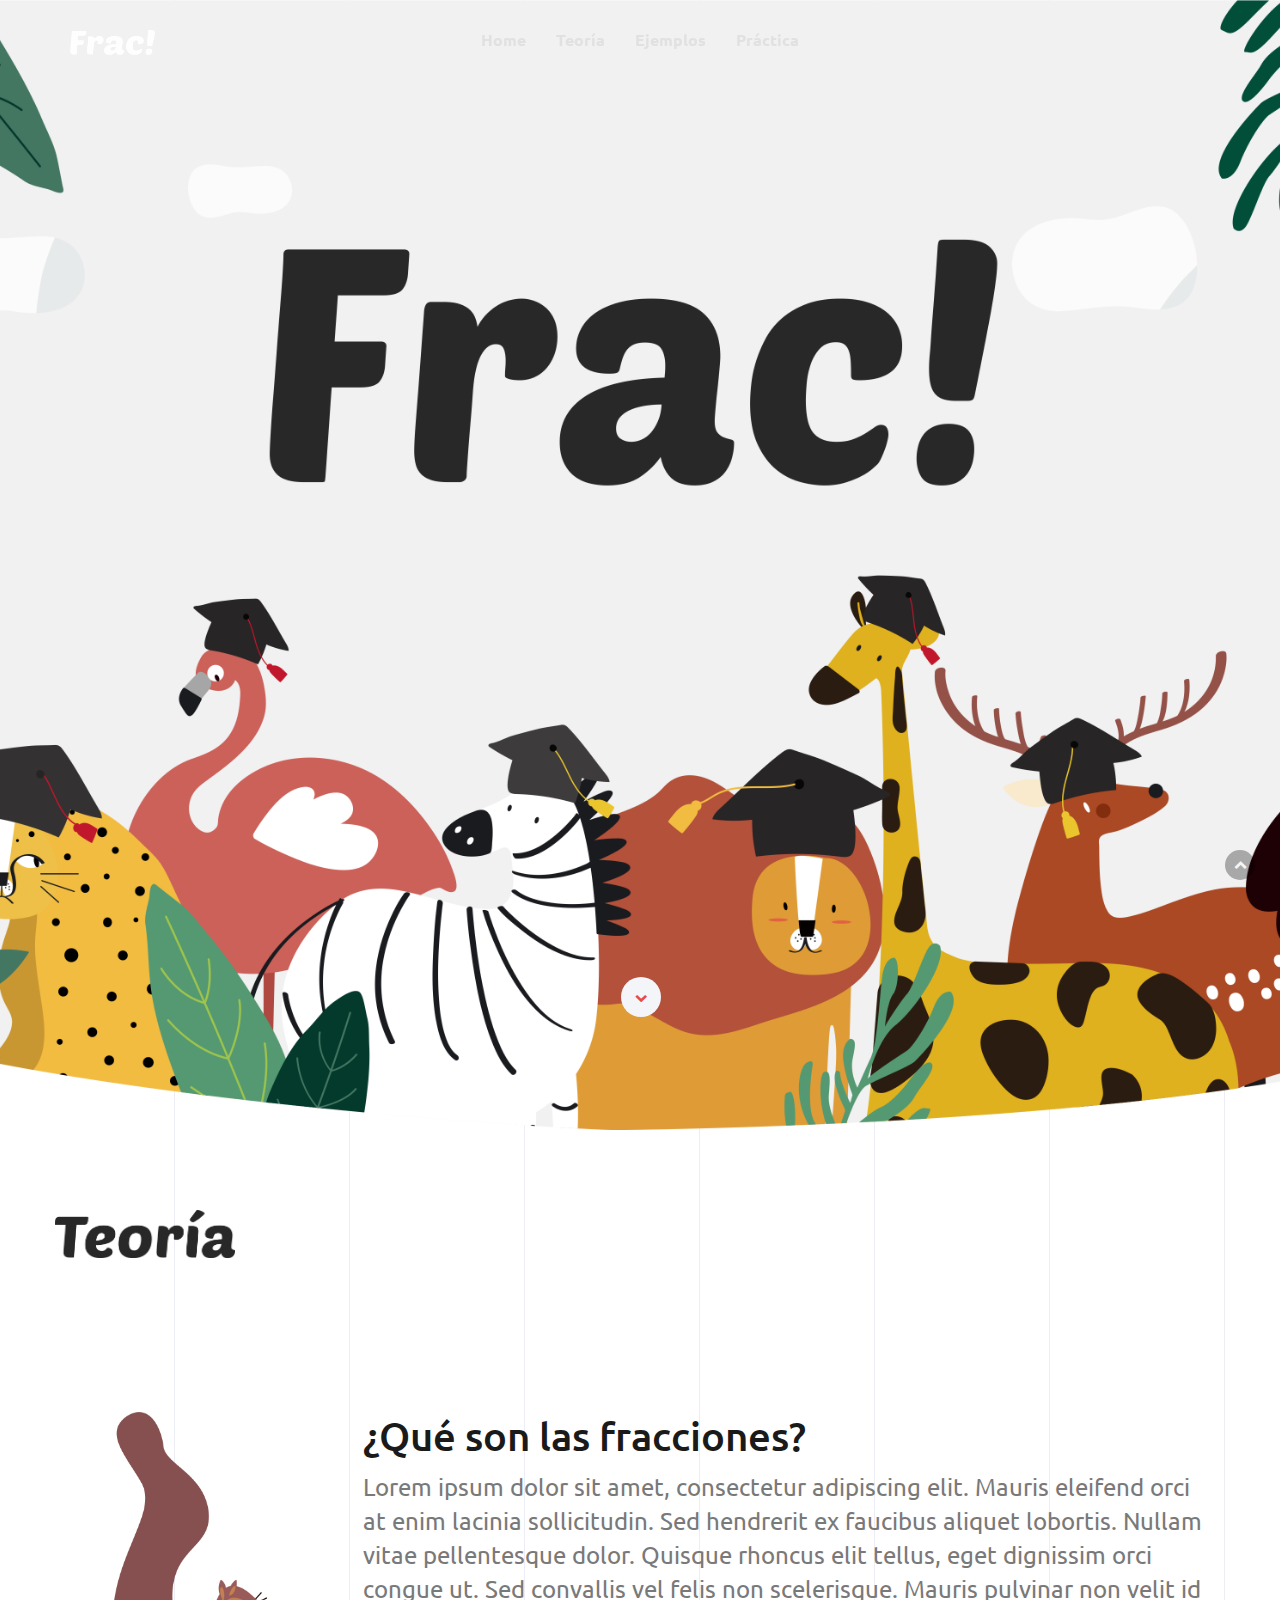
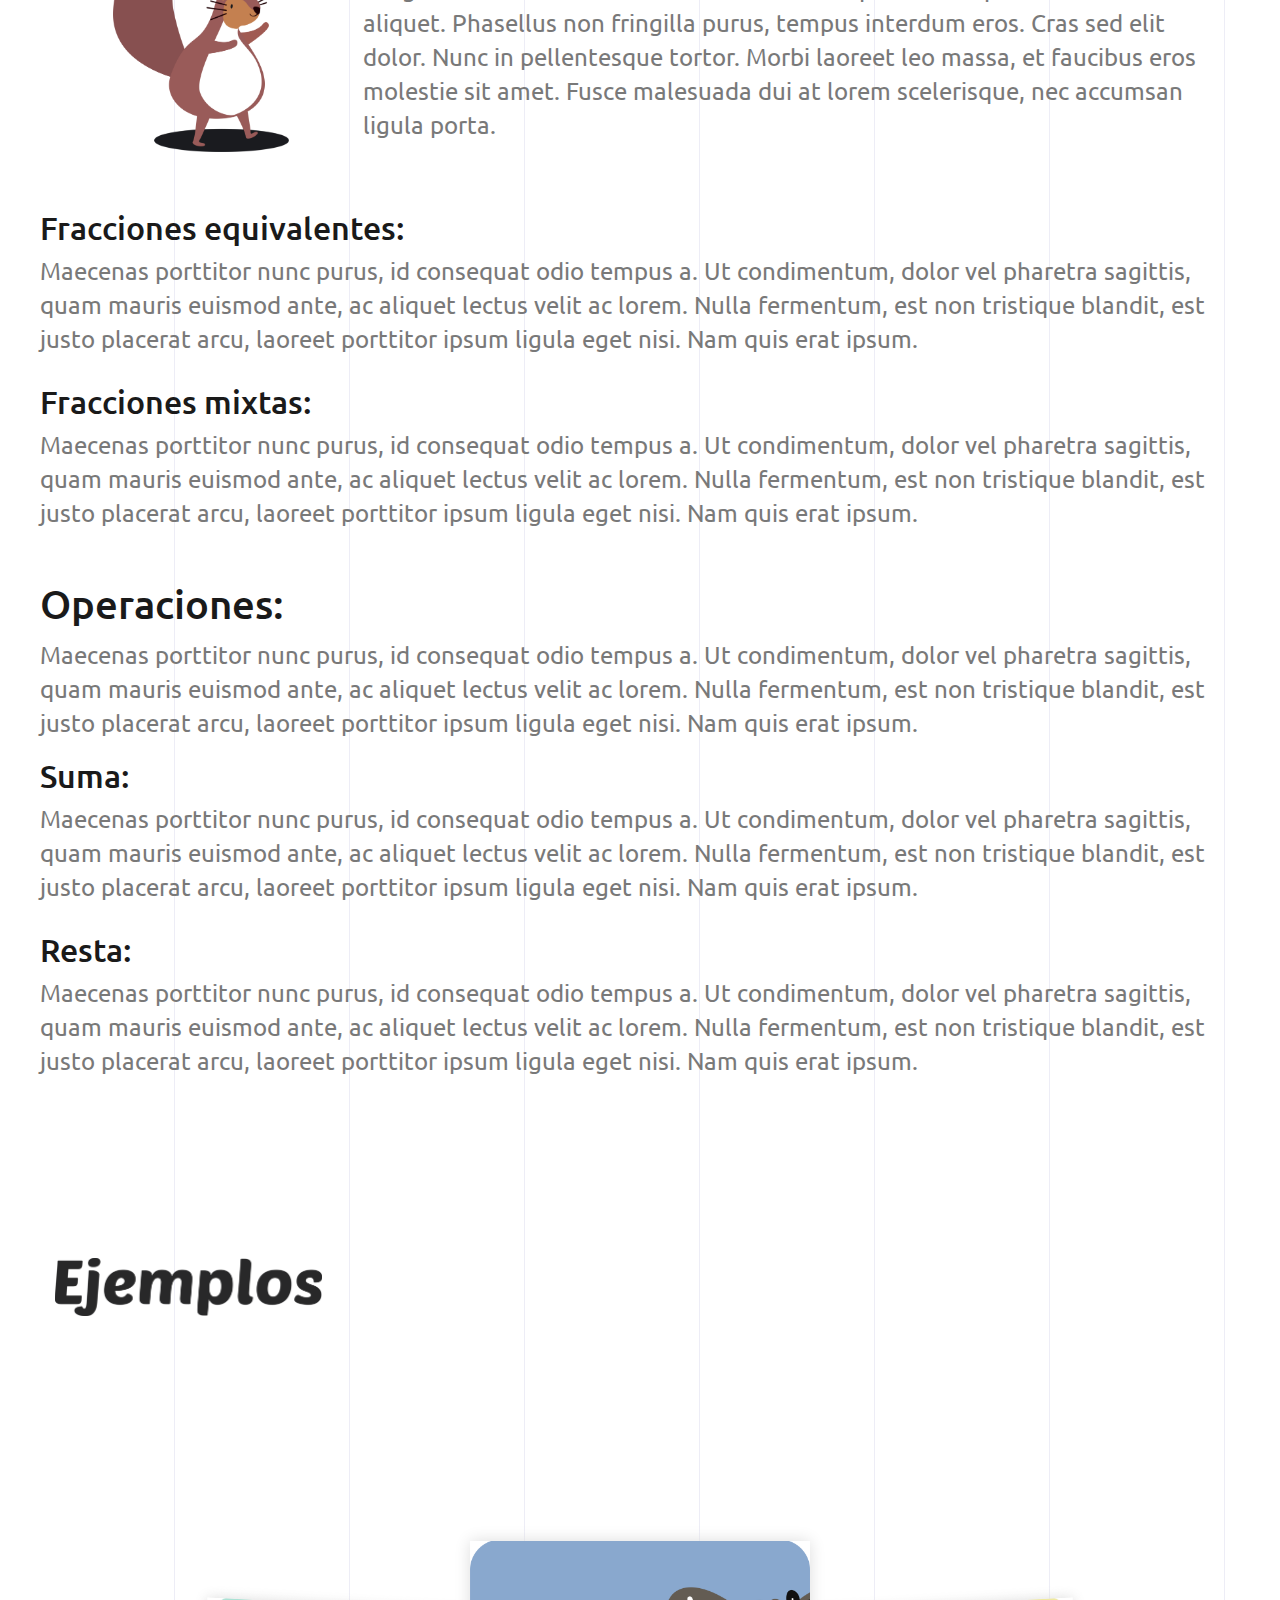
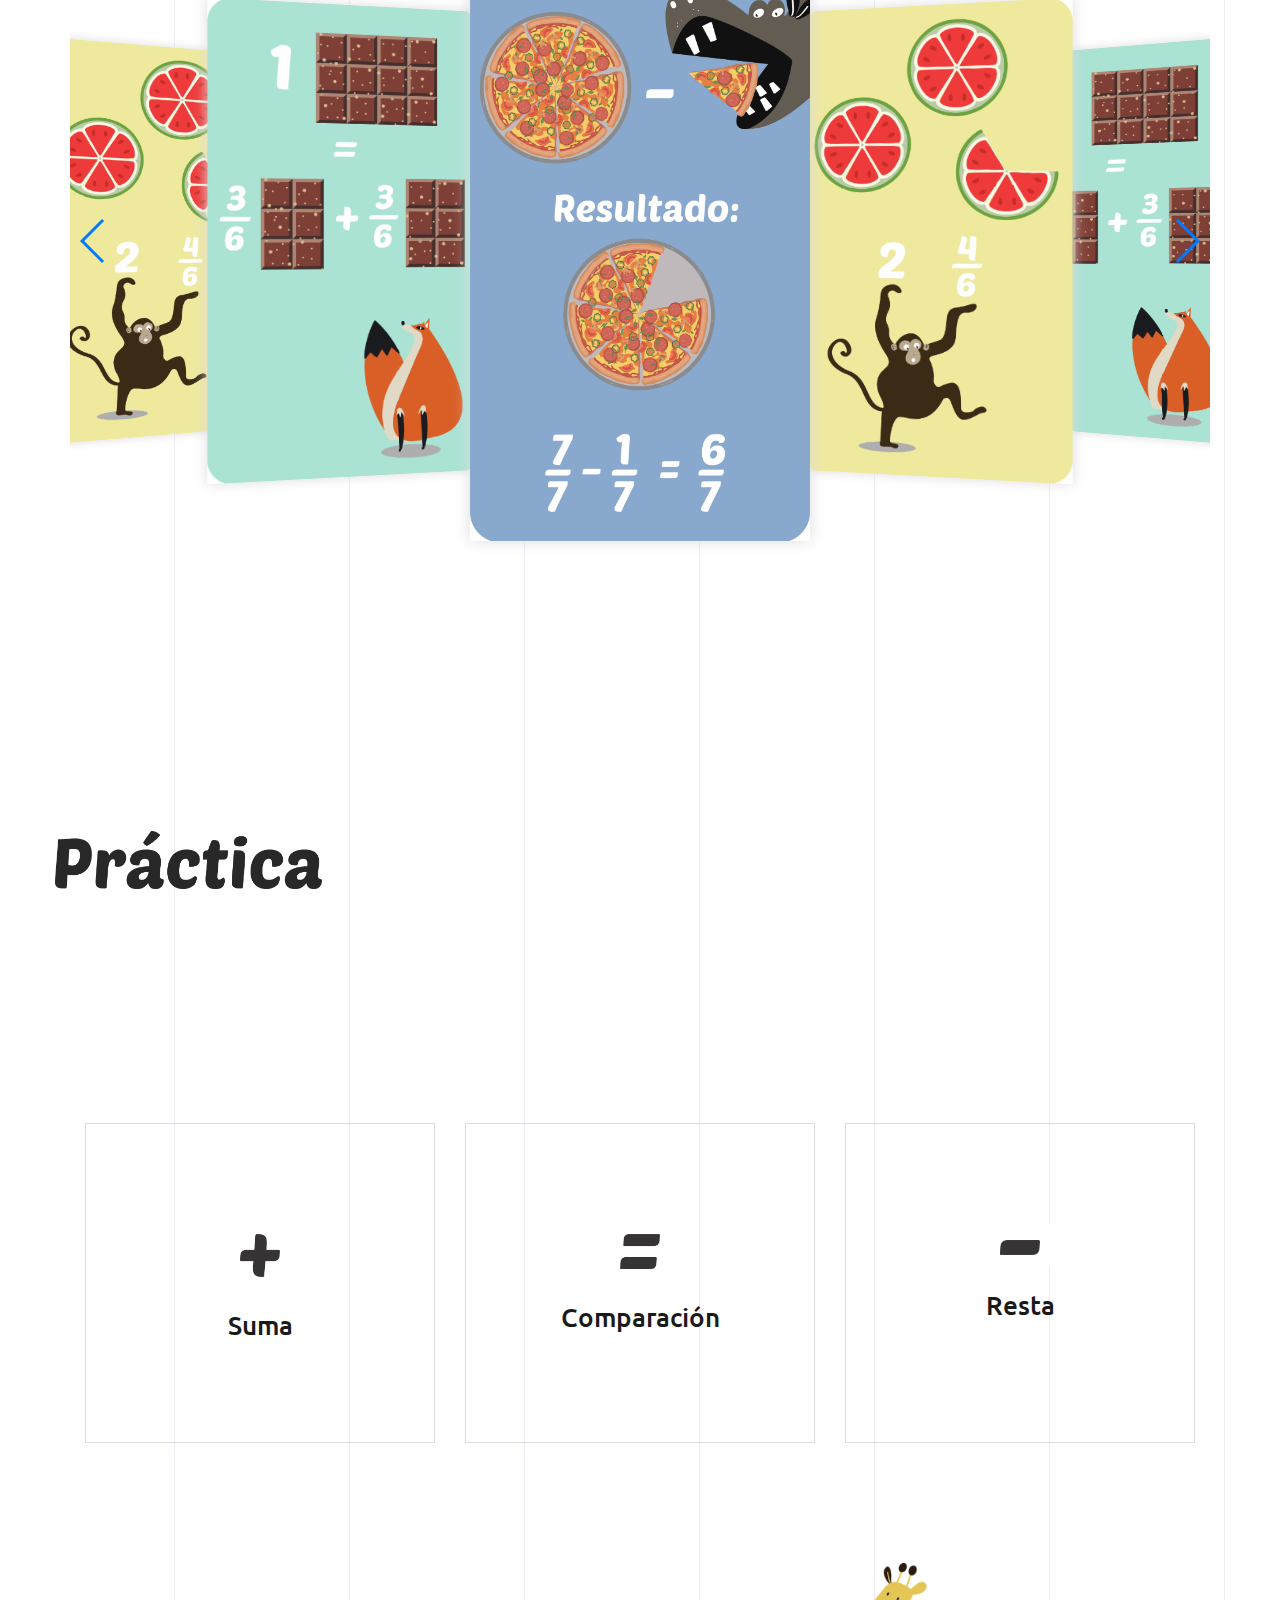
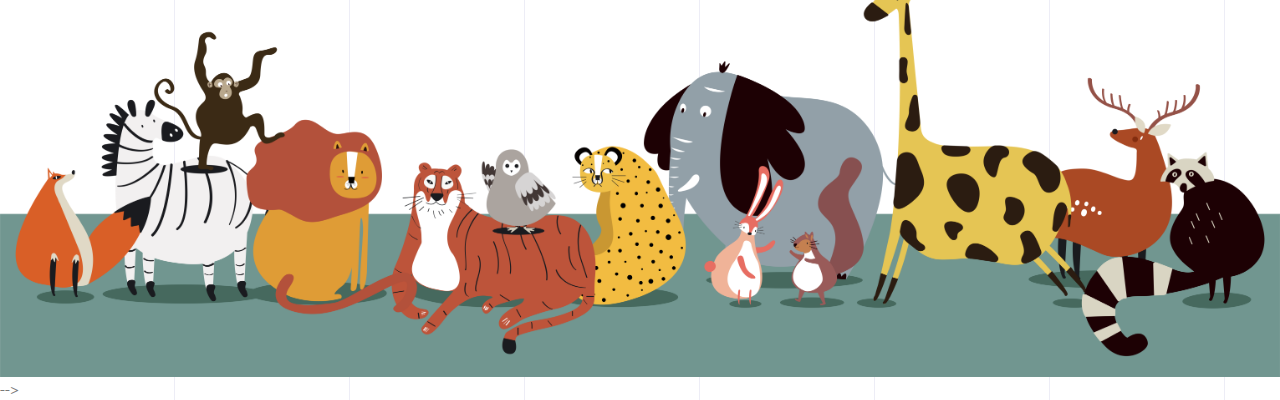
==== commit e7010222: "PracticaSuma1" ====
--- a/Frac!/frac!/index.html
+++ b/Frac!/frac!/index.html
@@ -9,6 +9,7 @@
         <meta name="description" content="">
         <meta name="viewport" content="width=device-width, initial-scale=1">
         <link rel="icon" type="image/png" href="assets/images/logo-nar.png">
+        <!--<meta name="viewport" content="width=device-width, initial-scale=1, shrink-to-fit=no"> de pag de bootstrap para cel-->
 
         <!--Google Font link-->
         <link href="https://fonts.googleapis.com/css?family=Ubuntu:300,300i,400,400i,500,500i,700,700i" rel="stylesheet">
@@ -20,9 +21,7 @@
         <link rel="stylesheet" href="assets/css/font-awesome.min.css">
         <link rel="stylesheet" href="assets/css/bootstrap.min.css">
         <link rel="stylesheet" href="assets/css/magnific-popup.css">
-        <link rel="stylesheet" href="assets/css/bootsnav.css">
-        <link rel="stylesheet" href="assets/css/miEstilo.css">
-        <!--El ultimo sobreescribe a los anteriores-->
+        <link rel="stylesheet" href="https://stackpath.bootstrapcdn.com/bootstrap/4.2.1/css/bootstrap.min.css" integrity="sha384-GJzZqFGwb1QTTN6wy59ffF1BuGJpLSa9DkKMp0DgiMDm4iYMj70gZWKYbI706tWS" crossorigin="anonymous">
 
 
         <!--For Plugins external css-->
@@ -32,6 +31,9 @@
 
         <!--Theme Responsive css-->
         <link rel="stylesheet" href="assets/css/responsive.css" />
+        <link rel="stylesheet" href="assets/css/bootsnav.css">
+        <link rel="stylesheet" href="assets/css/miEstilo.css">
+        <!--El ultimo sobreescribe a los anteriores-->
 
         <script src="assets/js/vendor/modernizr-2.8.3-respond-1.4.2.min.js"></script>
     </head>
@@ -90,7 +92,6 @@
                 <div class="container-fluid">
                     <div class="row">
                         <div class="main_home">
-                            <!--elimine-->
                         </div>
                         <div class="scrooldown">
                             <a href="#teoria"><i class="fa fa-chevron-down"></i></a>
@@ -104,7 +105,7 @@
 
             <!--Teoria Section-->
             <section id="teoria" class="teoria">
-                <div class="container-fluid">
+                <div class="container">
                     <div class="row">
                         <div class="main_teoria p-top-60">
                             <div class="col-lg">
@@ -115,7 +116,7 @@
                         </div>
                     </div><!-- End off row -->
                 </div><!-- End off container -->
-                <div class="container-fluid">
+                <div class="container">
                     <div class="row">
                         <div class="main_screen">
                             <!-- Que son -->
@@ -239,7 +240,7 @@
                         <div class="col-md-4">
                             <div class="service">
                                 <div class="icon-holder">
-                                    <img src="img/icons/heart-blue.png" alt="" class="icon">
+                                    <img src="assets/images/suma.png" alt="" class="icon">
                                 </div>
                                 <h4 class="heading">Suma</h4>
                                 <p class="description">A elementum ligula lacus ac quam ultrices a scelerisque praesent vel suspendisse scelerisque a aenean hac montes.</p>
@@ -248,7 +249,7 @@
                         <div class="col-md-4">
                             <div class="service">
                                 <div class="icon-holder">
-                                    <img src="img/icons/guru-blue.png" alt="" class="icon">
+                                    <img src="assets/images/comp.png" alt="" class="icon">
                                 </div>
                                 <h4 class="heading">Comparación</h4>
                                 <p class="description">A elementum ligula lacus ac quam ultrices a scelerisque praesent vel suspendisse scelerisque a aenean hac montes.</p>
@@ -257,7 +258,7 @@
                         <div class="col-md-4">
                             <div class="service">
                                 <div class="icon-holder">
-                                    <img src="img/icons/weight-blue.png" alt="" class="icon">
+                                    <img src="assets/images/resta.png" alt="" class="icon">
                                 </div>
                                 <h4 class="heading">Resta</h4>
                                 <p class="description">A elementum ligula lacus ac quam ultrices a scelerisque praesent vel suspendisse scelerisque a aenean hac montes.</p>
@@ -271,62 +272,13 @@
             <div class="scrollup">
                 <a href="#"><i class="fa fa-chevron-up"></i></a>
             </div><!-- End off scroll up -->
-            
-            
-            <footer id="footer" class="footer bg-black">
-                <div class="container">
-                    <div class="row">
-                        <div class="col-md-12">
-                            <nav class="navbar navbar-default bootsnav footer-menu no-background">
-                                <div class="container">  
-
-                                    <!-- Start Atribute Navigation -->
-                                    <div class="attr-nav">
-                                        <ul>
-                                            <li><a href="#"><i class="fa fa-facebook"></i></a></li>
-                                            <li><a href="#"><i class="fa fa-instagram"></i></a></li>
-                                            <li><a href="#"><i class="fa fa-google-plus"></i></a></li>
-                                        </ul>
-                                    </div>        
-                                    <!-- End Atribute Navigation -->
-
-
-                                    <!-- Start Header Navigation -->
-                                    <div class="navbar-header">
-                                        <button type="button" class="navbar-toggle" data-toggle="collapse" data-target="#navbar-footer">
-                                            <i class="fa fa-bars"></i>
-                                        </button>
-                                        <a class="navbar-brand" href="#brand"><img src="assets/images/footer-logo.png" class="logo" alt=""></a>
-                                    </div>
-                                    <!-- End Header Navigation -->
-
-                                    <!-- navbar menu -->
-                                    <div class="collapse navbar-collapse" id="navbar-footer">
-                                        <ul class="nav navbar-nav navbar-center">
-                                            <li><a href="#home">Home</a></li>                    
-                                            <li><a href="#features">Teoría</a></li>
-                                            <li><a href="#reviews">Ejemplos</a></li>
-                                            <li><a href="#download">Practica</a></li>
-                                        </ul>
-                                    </div><!-- /.navbar-collapse -->
-                                </div>   
+
+
+            <footer id="footer" class="footer">
+                            <nav class="navbar navbar-default bootsnav footer-menu">
+                                <img src="assets/images/footbar.png"
                             </nav>
-                        </div>
-                        <div class="divider"></div>
-                        <div class="col-md-12">
-                            <div class="main_footer text-center p-top-40 p-bottom-30">
-                                <p class="wow fadeInRight" data-wow-duration="1s">
-                                    Made with 
-                                    <i class="fa fa-heart"></i>
-                                    by 
-                                    <a target="_blank" href="http://bootstrapthemes.co">Bootstrap Themes</a> 
-                                    2016. All Rights Reserved
-                                </p>
-                            </div>
-                        </div>
-                    </div>
-                </div>
-            </footer>
+            </footer> -->
 
 
 
--- a/Frac!/frac!/assets/css/miEstilo.css
+++ b/Frac!/frac!/assets/css/miEstilo.css
@@ -0,0 +1,29 @@
+.suma
+{font-size: 13px;
+    position: left;
+    opacity: 1;
+    margin-top: 10px;
+    margin-left: 10px;
+    text-decoration: none;}
+
+.suma-contenido
+{font-size: 13px;
+    position: left;
+    opacity: 1;
+    margin-top: 50px;
+    margin-left: 80px;
+    text-align: center;}
+
+.suma-top-50
+{
+    margin-top: 50px;
+    font-size: 1.5rem;
+    font-weight: bold;
+}
+
+.suma-top-3
+{
+    margin-top: 3px;
+    font-size: 1.5rem;
+    font-weight: bold;
+}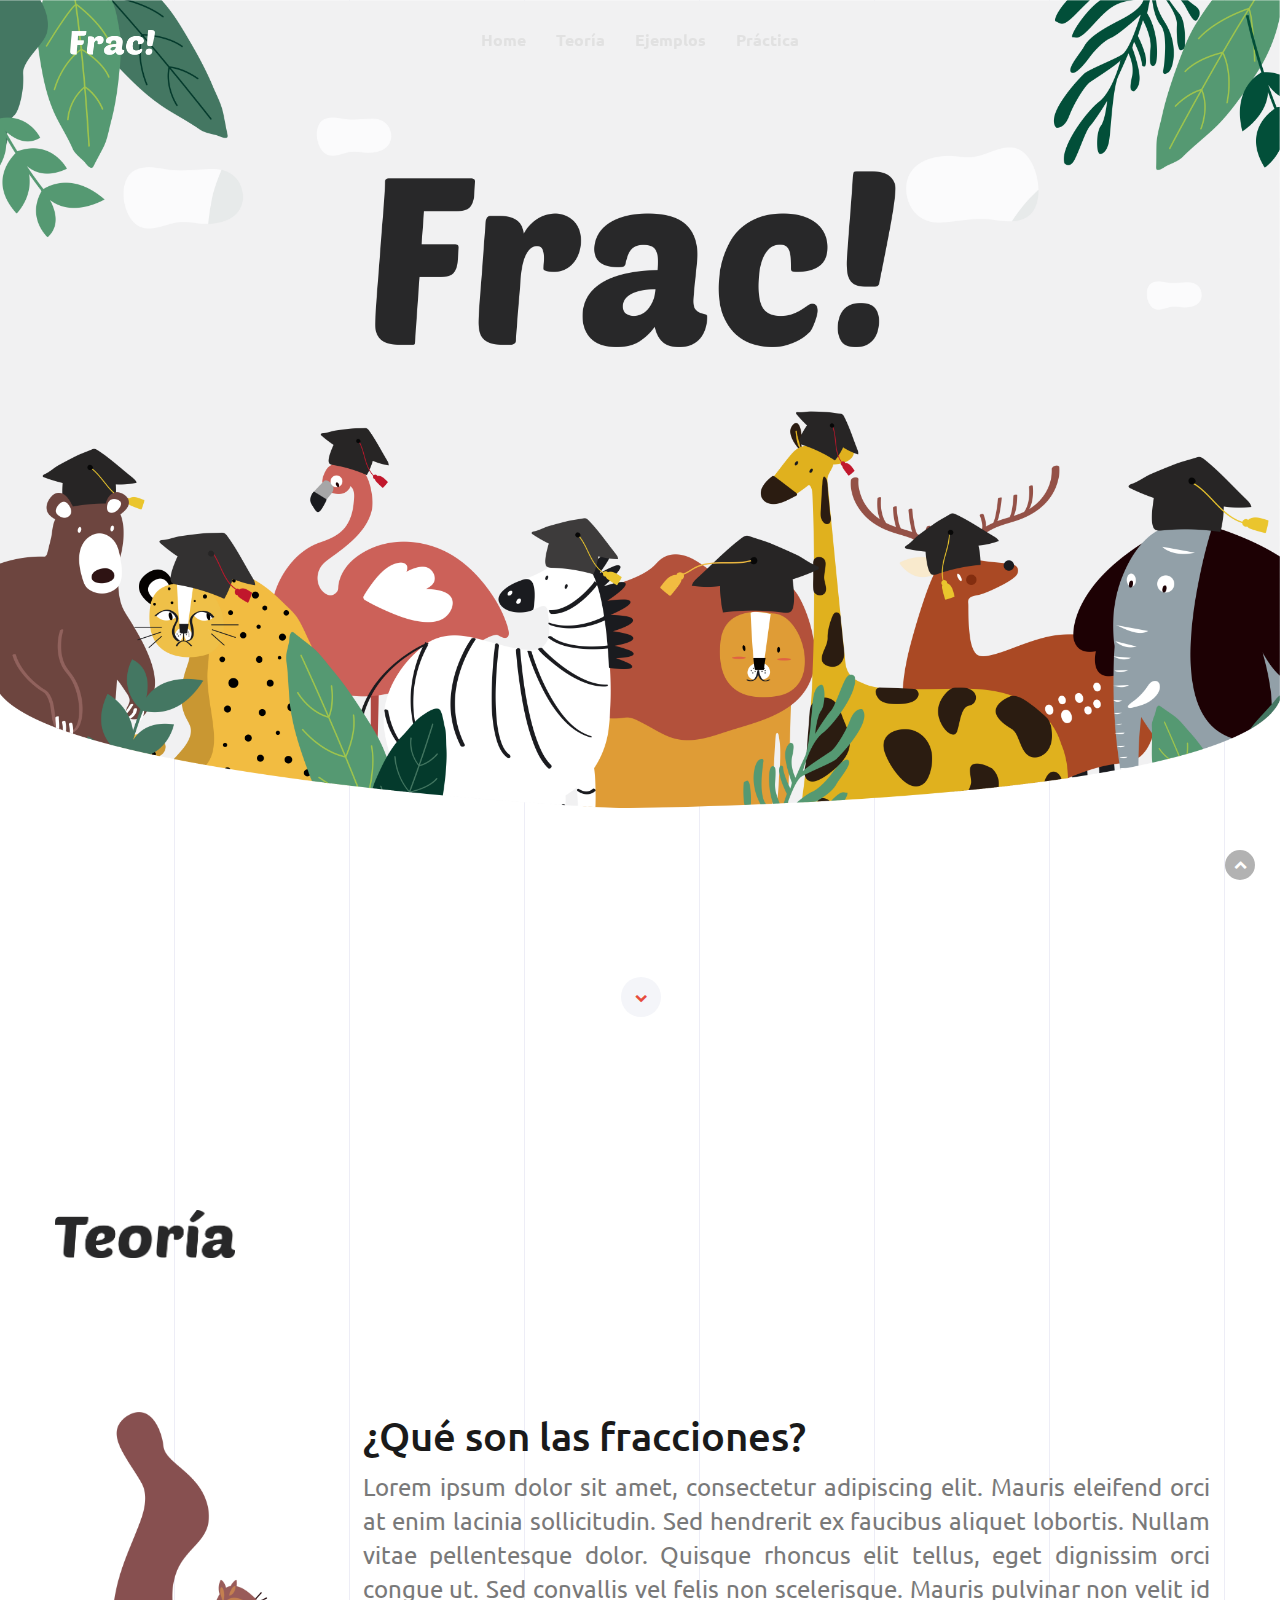
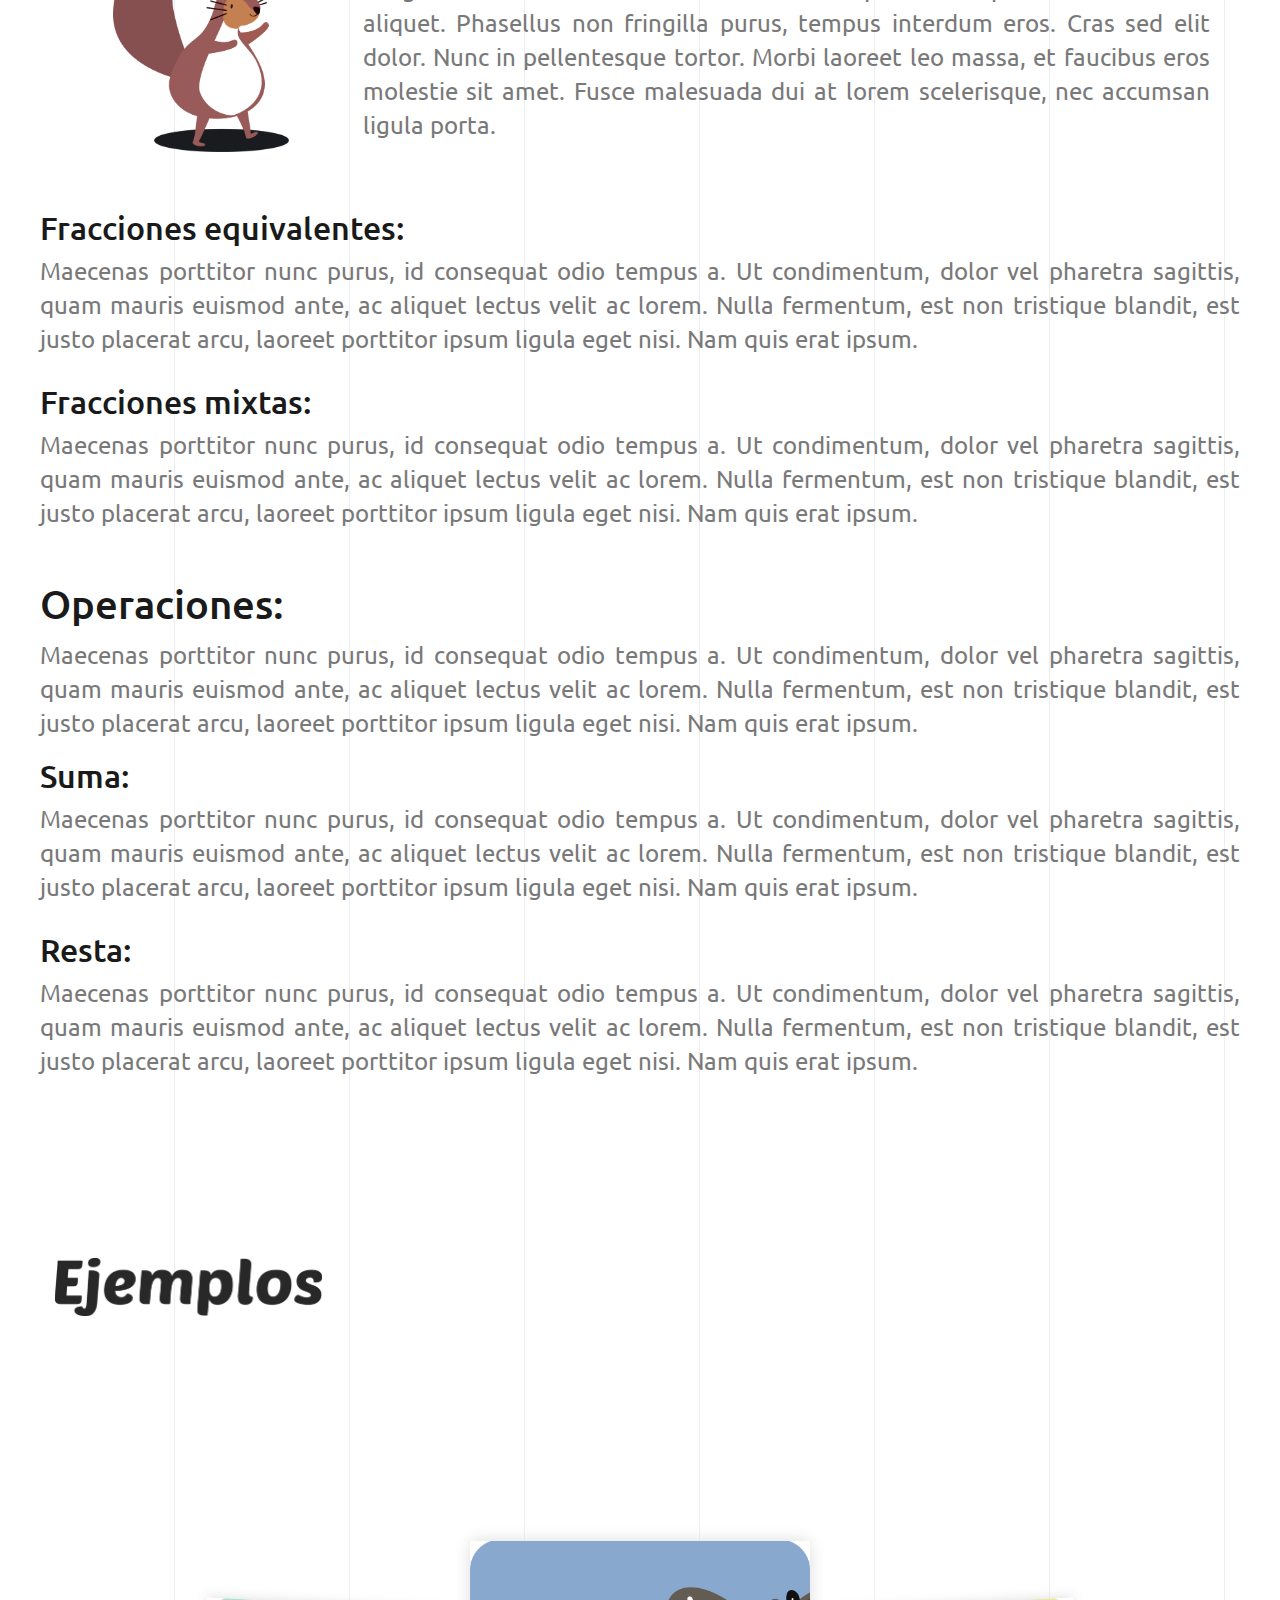
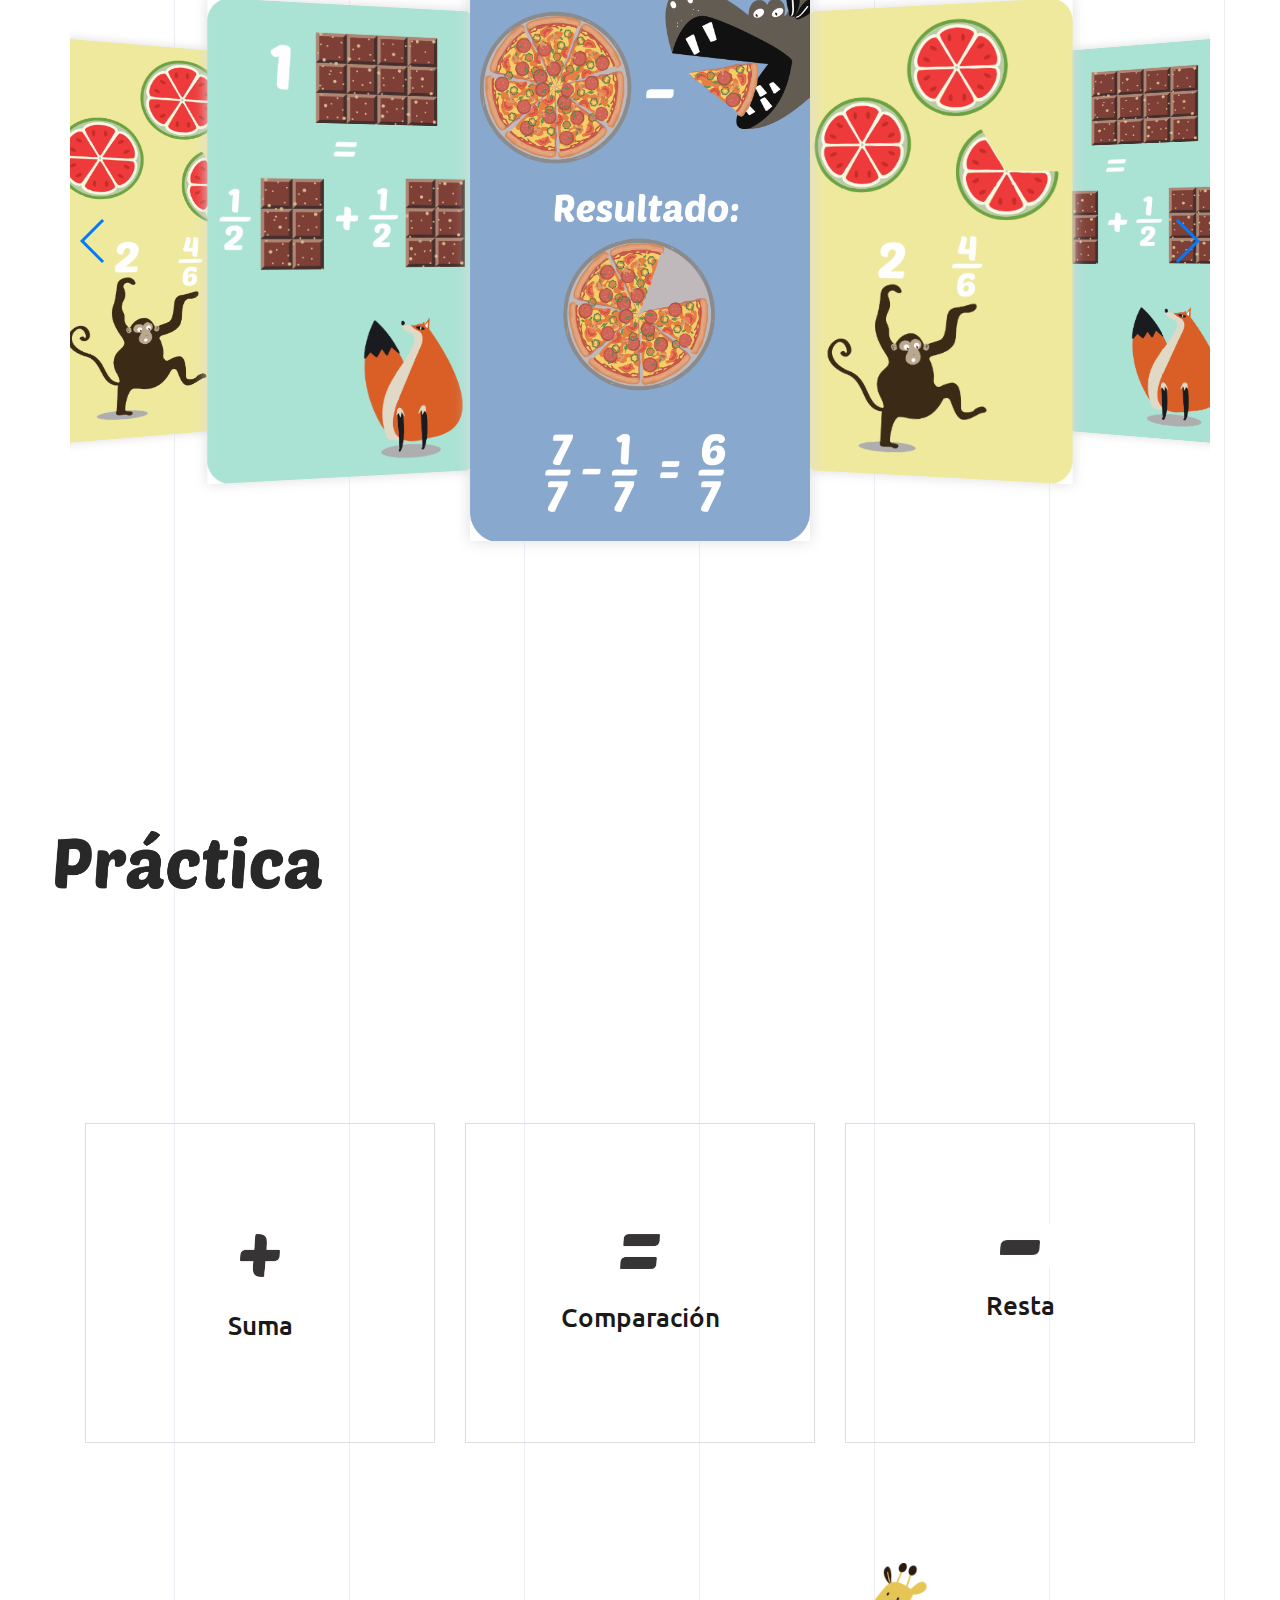
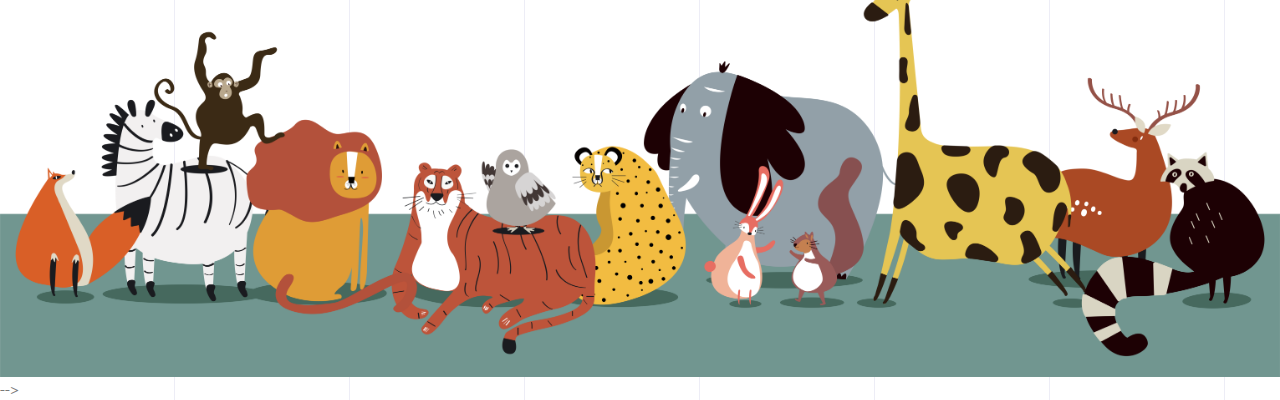
==== commit db3df25c: "Actividades enlazadas" ====
--- a/Frac!/frac!/index.html
+++ b/Frac!/frac!/index.html
@@ -243,16 +243,22 @@
                                     <img src="assets/images/suma.png" alt="" class="icon">
                                 </div>
                                 <h4 class="heading">Suma</h4>
-                                <p class="description">A elementum ligula lacus ac quam ultrices a scelerisque praesent vel suspendisse scelerisque a aenean hac montes.</p>
+                                <p class="description">A elementum ligula lacus ac quam ultrices.</p>
+                                <p class="description">
+                                    <a href="suma.html" target="_blank" class="enlace-act">¡A sumar!</a>
+                                </p>
                             </div>
                         </div>
                         <div class="col-md-4">
                             <div class="service">
                                 <div class="icon-holder">
-                                    <img src="assets/images/comp.png" alt="" class="icon">
+                                    <img src="assets/images/igual.png" alt="" class="icon">
                                 </div>
                                 <h4 class="heading">Comparación</h4>
-                                <p class="description">A elementum ligula lacus ac quam ultrices a scelerisque praesent vel suspendisse scelerisque a aenean hac montes.</p>
+                                <p class="description">A elementum ligula lacus ac quam ultrices.</p>
+                                <p class="description">
+                                    <a href="comp.html" target="_blank" class="enlace-act">¡A comparar!</a>
+                                </p>
                             </div>
                         </div>
                         <div class="col-md-4">
@@ -261,7 +267,10 @@
                                     <img src="assets/images/resta.png" alt="" class="icon">
                                 </div>
                                 <h4 class="heading">Resta</h4>
-                                <p class="description">A elementum ligula lacus ac quam ultrices a scelerisque praesent vel suspendisse scelerisque a aenean hac montes.</p>
+                                <p class="description">A elementum ligula lacus ac quam ultrices.</p>
+                                <p class="description">
+                                    <a href="resta.html" target="_blank" class="enlace-act">¡A restar!</a>
+                                </p>
                             </div>
                         </div>
                     </div>
--- a/Frac!/frac!/assets/css/style.css
+++ b/Frac!/frac!/assets/css/style.css
@@ -920,7 +920,7 @@
 
 .home{
     background: url(../images/homebg.png) no-repeat top center;
-    background-size: cover;
+    background-size: 100%;
     position: relative;
 }
 .main_home{
--- a/Frac!/frac!/assets/css/miEstilo.css
+++ b/Frac!/frac!/assets/css/miEstilo.css
@@ -1,12 +1,20 @@
-.suma
-{font-size: 13px;
+/*Pagina principal*/
+.teoria
+{
+    text-align: justify;
+}
+
+/*Practica*/
+.titulo-act
+{
     position: left;
     opacity: 1;
-    margin-top: 10px;
-    margin-left: 10px;
-    text-decoration: none;}
+    margin-top: 20px;
+    margin-left: 20px;
+    text-decoration: none;
+}
 
-.suma-contenido
+.act-contenido
 {font-size: 13px;
     position: left;
     opacity: 1;
@@ -14,16 +22,93 @@
     margin-left: 80px;
     text-align: center;}
 
-.suma-top-50
+.act-top-50
 {
     margin-top: 50px;
     font-size: 1.5rem;
     font-weight: bold;
 }
 
-.suma-top-3
+.act-top-40
+{
+    margin-top: 40px;
+    font-size: 1.5rem;
+    font-weight: bold;
+}
+
+.act-top-10
+{
+    margin-top: 10px;
+    font-size: 1.5rem;
+    font-weight: bold;
+    text-align: center;
+}
+
+.act-top-3
 {
     margin-top: 3px;
     font-size: 1.5rem;
     font-weight: bold;
+    text-align: center;
+}
+
+.act-top-3-prima
+{
+    margin-top: 3px;
+    font-size: 4rem;
+    text-align: center;
+}
+
+.act-top-prima
+{
+    font-size: 4rem;
+    text-align: center;
+}
+
+.operador-30x30
+{
+    margin-top: 75px;
+    width: 30px;
+    height: 30px;
+}
+
+.operador-30x20
+{
+    margin-top: 75px;
+    width: 30px;
+    height: 20px;
+}
+
+.operador-10x20
+{
+    margin-top: 75px;
+    width: 30px;
+    height: 10px;
+}
+
+.operador-15x15
+{
+    margin-top: 40px;
+    width: 15px;
+    height: 15px;
+}
+
+.lienzo
+{
+    border:1px solid #d3d3d3;
+}
+
+.button-top-10
+{
+    margin-top: 10px;
+}
+
+.button-top-50
+{
+    margin-top: 50px;
+}
+
+.enlace-act
+{
+    color: tomato;
 }